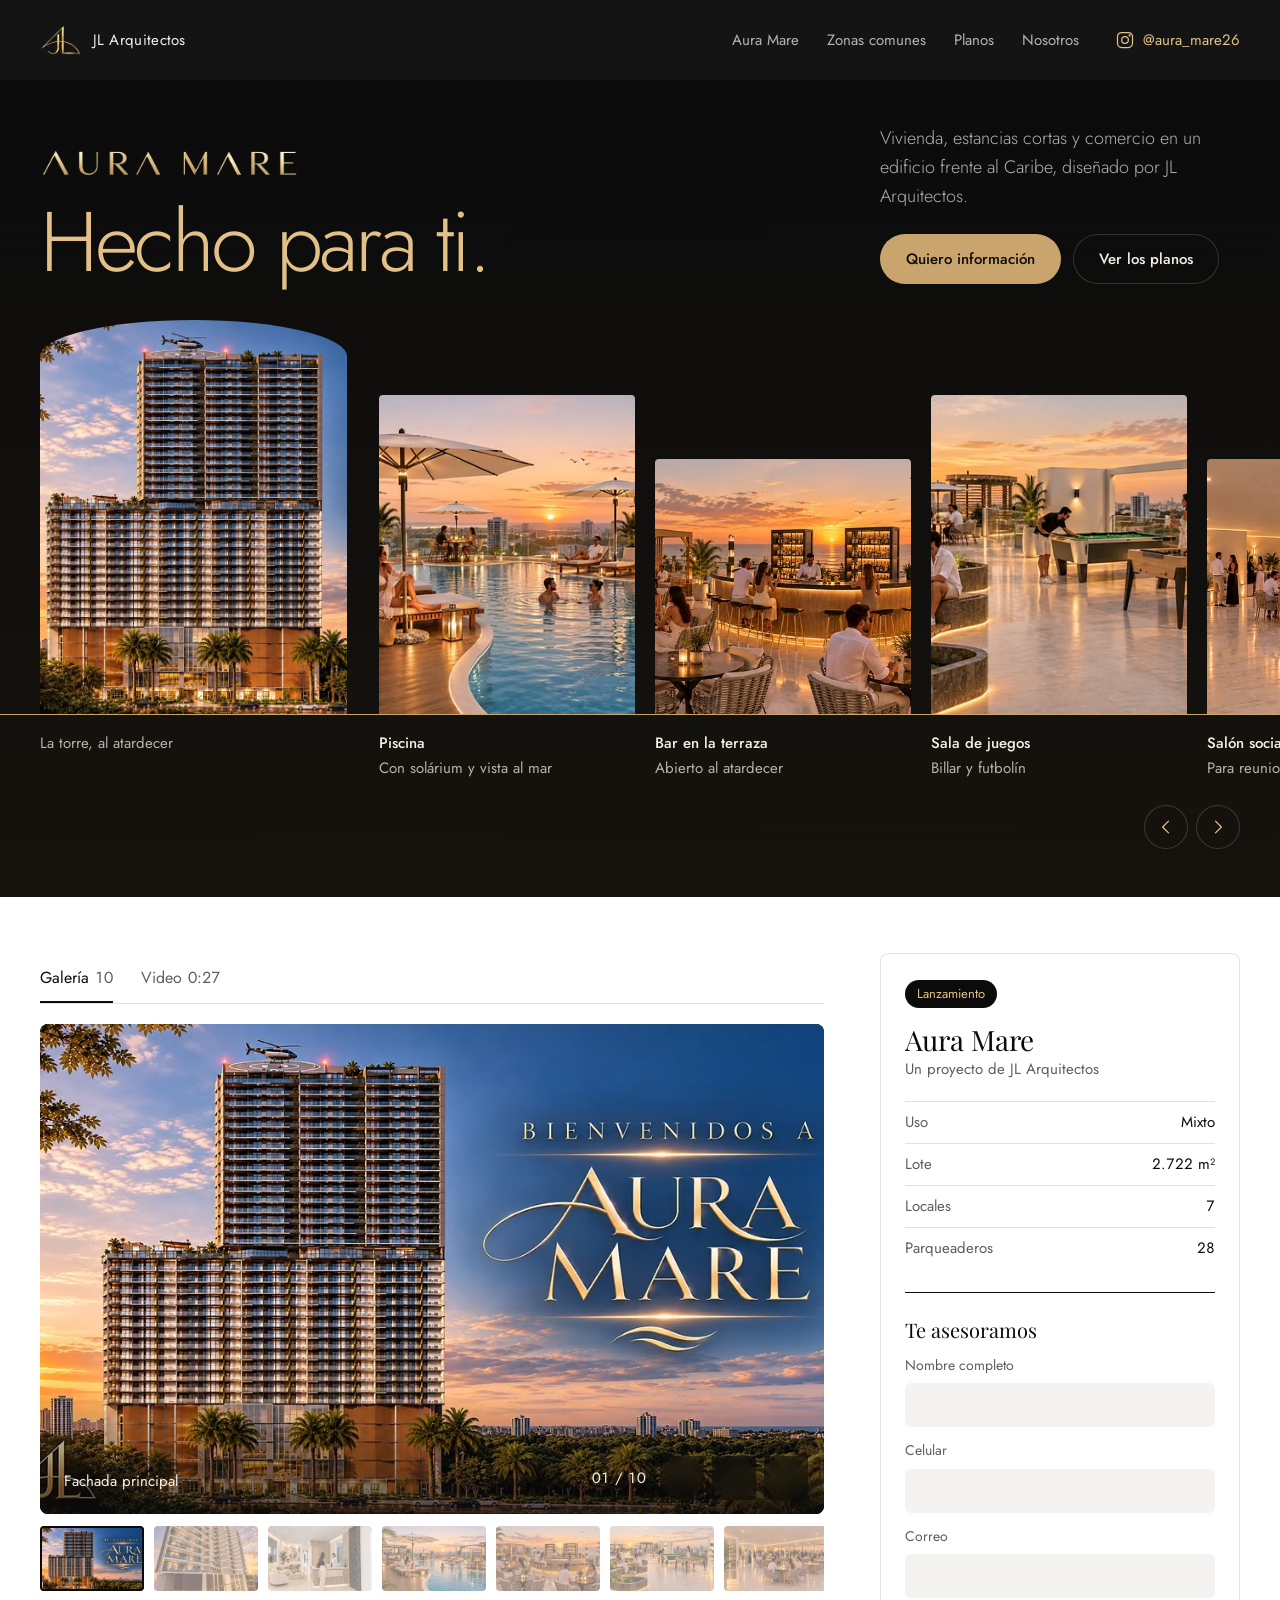
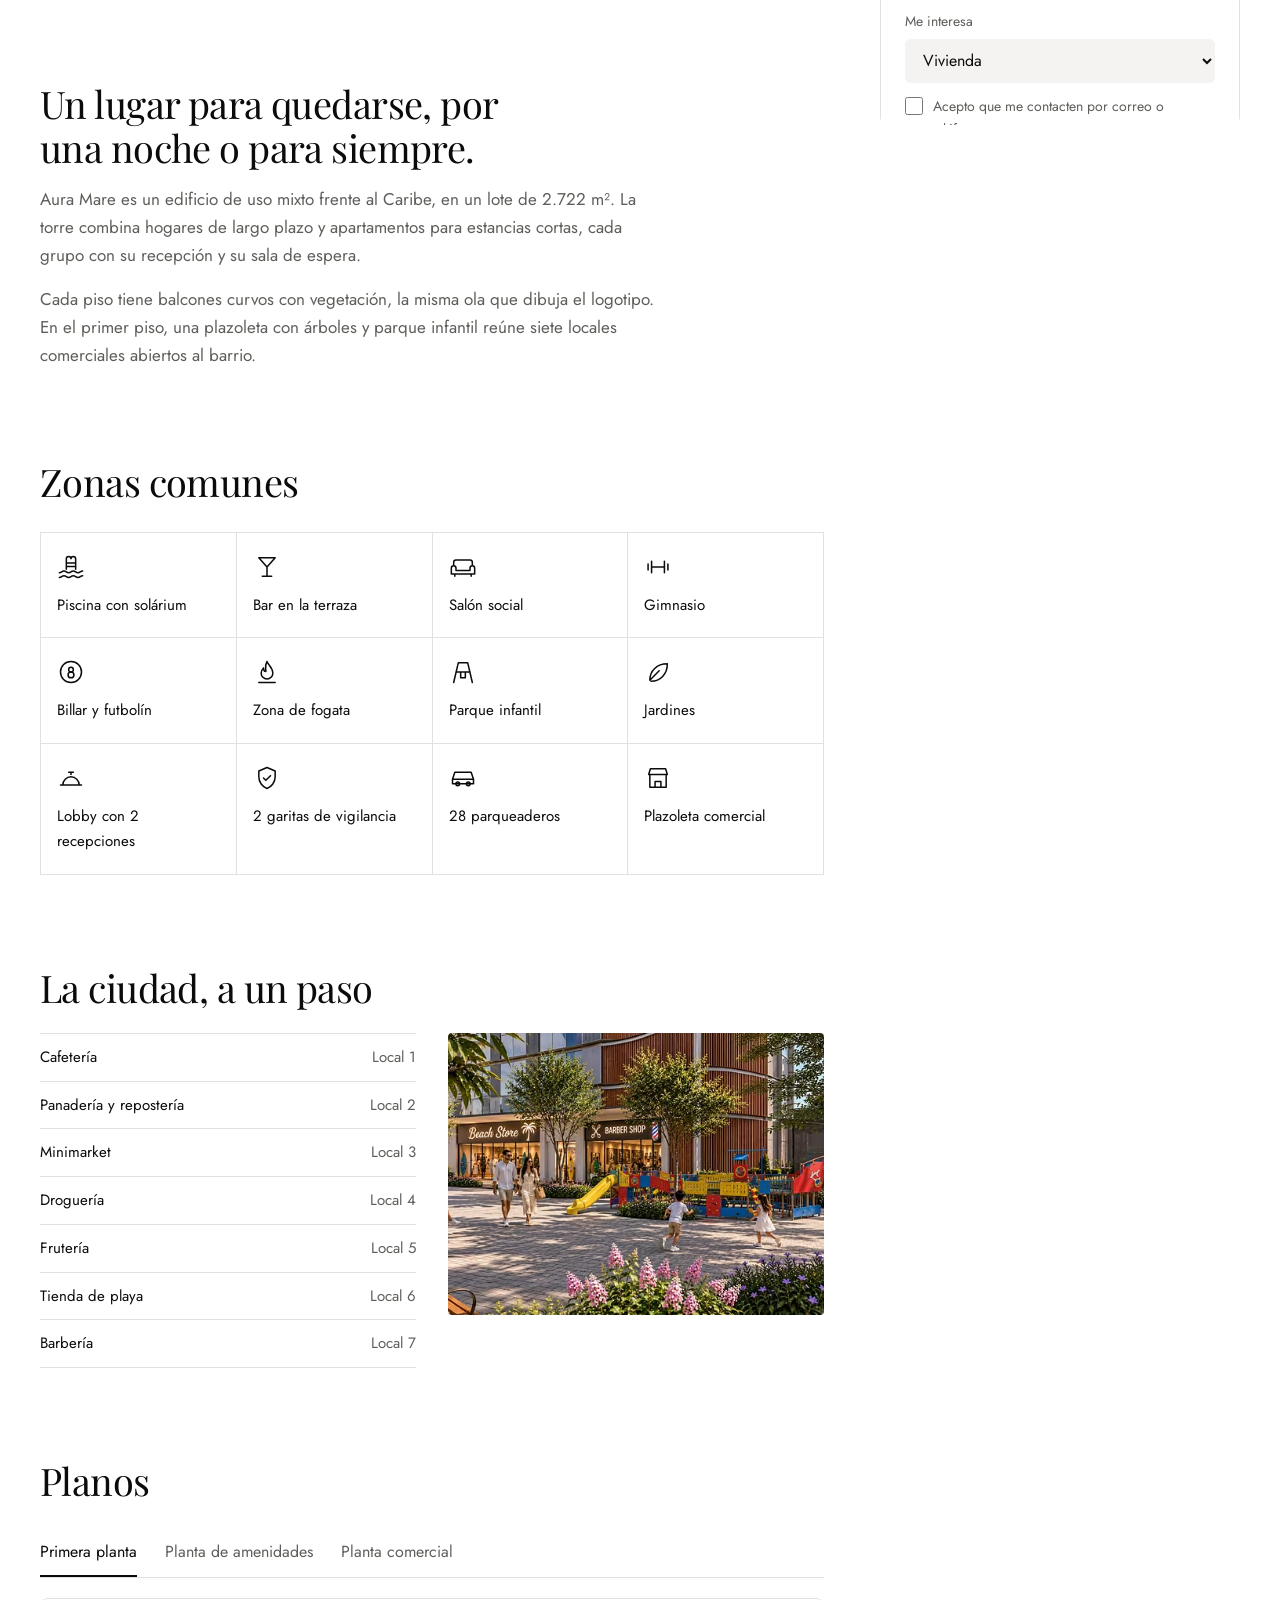
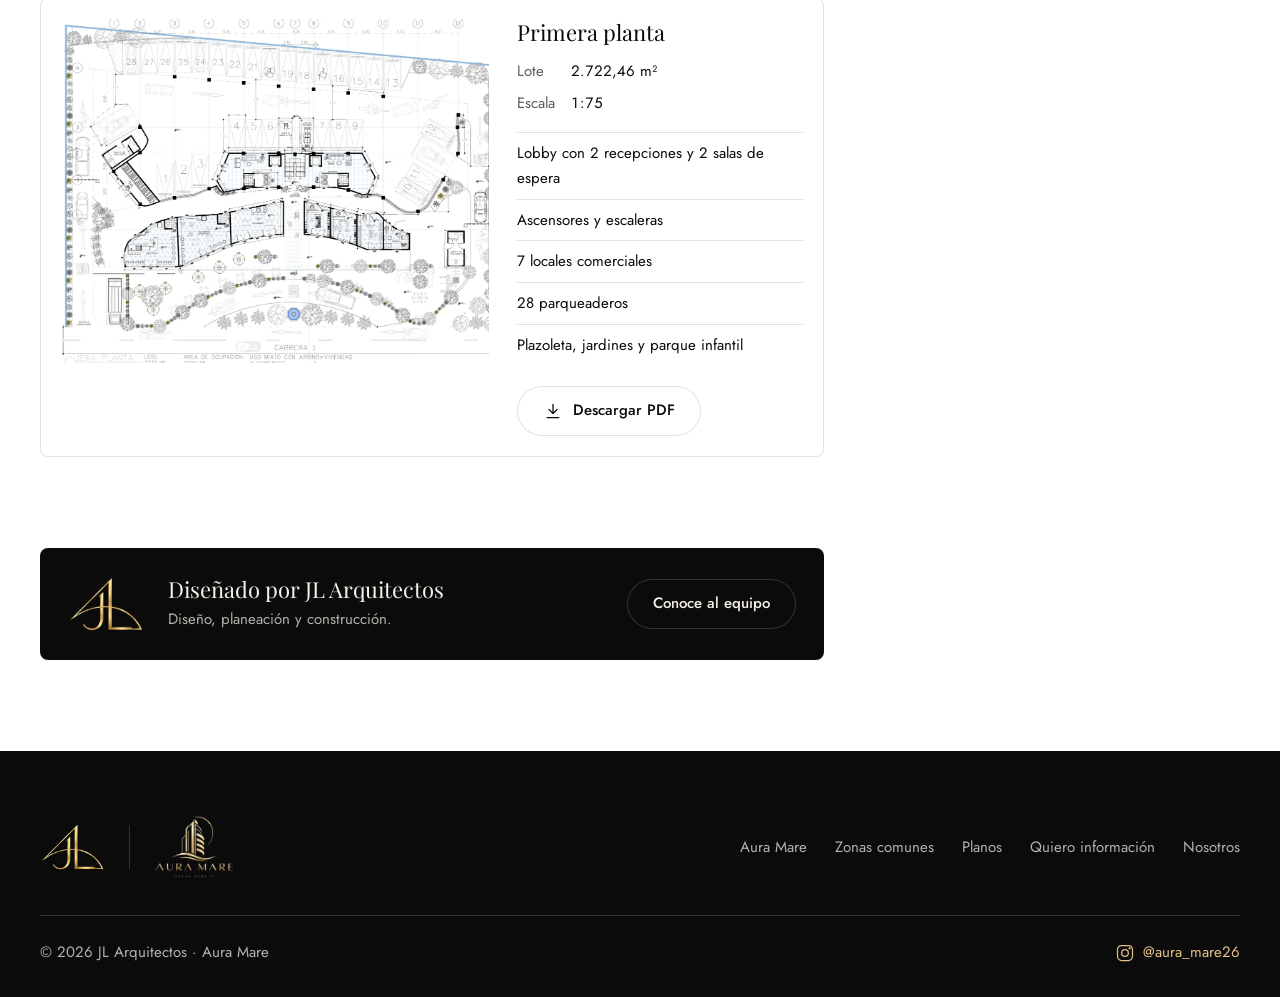
==== index.html @ cd3d23f7 "Sitio de Aura Mare · JL Arquitectos Página del proyecto (index.html) y Nosotros (nosotros.html) en H" ====
<!doctype html>
<html lang="es">
<head>
<meta charset="utf-8">
<meta name="viewport" content="width=device-width, initial-scale=1, viewport-fit=cover">
<meta name="theme-color" content="#0B0B0C">
<title>Aura Mare · Hecho para ti | JL Arquitectos</title>
<meta name="description" content="Aura Mare, de JL Arquitectos: edificio de uso mixto frente al Caribe con vivienda, estancias cortas y siete locales comerciales.">
<meta property="og:title" content="Aura Mare · JL Arquitectos">
<meta property="og:description" content="Aura Mare, de JL Arquitectos: edificio de uso mixto frente al Caribe con vivienda, estancias cortas y siete locales comerciales.">
<meta property="og:image" content="assets/img/marca/poster-key-visual-1024.webp">
<meta property="og:type" content="website">
<link rel="icon" href="assets/img/marca/favicon.ico" sizes="any">
<link rel="icon" type="image/png" sizes="32x32" href="assets/img/marca/favicon-32.png">
<link rel="apple-touch-icon" href="assets/img/marca/favicon-180.png">
<link rel="preload" href="assets/fonts/jost-latin-300-normal.woff2" as="font" type="font/woff2" crossorigin>
<link rel="preload" href="assets/fonts/jost-latin-400-normal.woff2" as="font" type="font/woff2" crossorigin>
<link rel="stylesheet" href="css/tokens.css">
<link rel="stylesheet" href="css/styles.css">
<script>document.documentElement.classList.add('js')</script>
<script src="js/main.js" defer></script>
</head>
<body>

<svg width="0" height="0" style="position:absolute" aria-hidden="true">
  <symbol id="i-ig" viewBox="0 0 24 24"><rect x="3" y="3" width="18" height="18" rx="5"/><circle cx="12" cy="12" r="4"/><circle cx="17.5" cy="6.5" r=".6"/></symbol>
  <symbol id="i-arrow" viewBox="0 0 24 24"><path d="M5 12h14M13 6l6 6-6 6"/></symbol>
  <symbol id="i-left" viewBox="0 0 24 24"><path d="m15 5-7 7 7 7"/></symbol>
  <symbol id="i-right" viewBox="0 0 24 24"><path d="m9 5 7 7-7 7"/></symbol>
  <symbol id="i-menu" viewBox="0 0 24 24"><path d="M4 8h16M4 16h16"/></symbol>
  <symbol id="i-close" viewBox="0 0 24 24"><path d="M6 6l12 12M18 6 6 18"/></symbol>
  <symbol id="i-download" viewBox="0 0 24 24"><path d="M12 4v11M7 10l5 5 5-5M5 20h14"/></symbol>
  <symbol id="i-expand" viewBox="0 0 24 24"><path d="M4 9V4h5M20 9V4h-5M4 15v5h5M20 15v5h-5"/></symbol>
  <symbol id="i-zoom" viewBox="0 0 24 24"><circle cx="11" cy="11" r="6"/><path d="m20 20-4.5-4.5M11 8v6M8 11h6"/></symbol>
  <symbol id="i-pool" viewBox="0 0 24 24"><path d="M2 17c2 0 2-1.5 4-1.5S8 17 10 17s2-1.5 4-1.5 2 1.5 4 1.5 2-1.5 4-1.5M2 21c2 0 2-1.5 4-1.5S8 21 10 21s2-1.5 4-1.5 2 1.5 4 1.5 2-1.5 4-1.5M8 14V5a2 2 0 0 1 4 0M16 14V5a2 2 0 0 0-4 0M8 8.5h8M8 11.5h8"/></symbol>
  <symbol id="i-bar" viewBox="0 0 24 24"><path d="M5 4h14l-7 8zM12 12v8M8 20h8"/></symbol>
  <symbol id="i-sofa" viewBox="0 0 24 24"><path d="M4 11V8a2 2 0 0 1 2-2h12a2 2 0 0 1 2 2v3M2 13a2 2 0 0 1 4 0v2h12v-2a2 2 0 0 1 4 0v5H2zM5 18v2M19 18v2"/></symbol>
  <symbol id="i-gym" viewBox="0 0 24 24"><path d="M6.5 7v10M17.5 7v10M3.5 9.5v5M20.5 9.5v5M6.5 12h11"/></symbol>
  <symbol id="i-game" viewBox="0 0 24 24"><circle cx="12" cy="12" r="9"/><circle cx="12" cy="10" r="2"/><circle cx="12" cy="14.5" r="2.5"/></symbol>
  <symbol id="i-fire" viewBox="0 0 24 24"><path d="M12 3c1 3 5 5 5 10a5 5 0 0 1-10 0c0-2 1-3.5 2-4.5 0 2 1 3 2 3 0-3-1-5 1-8.5zM5 21h14"/></symbol>
  <symbol id="i-kids" viewBox="0 0 24 24"><path d="M4 21 8 4h8l4 17M6 12h12M10 12v5h4v-5"/></symbol>
  <symbol id="i-leaf" viewBox="0 0 24 24"><path d="M5 19c0-8 6-14 15-14 0 9-6 15-14 15M5 19l8-8"/></symbol>
  <symbol id="i-bell" viewBox="0 0 24 24"><path d="M3 18h18M5 18a7 7 0 0 1 14 0M12 9V7M10 7h4"/></symbol>
  <symbol id="i-shield" viewBox="0 0 24 24"><path d="M12 3 5 6v5c0 4.5 3 8.5 7 10 4-1.5 7-5.5 7-10V6zM9 12l2 2 4-4"/></symbol>
  <symbol id="i-car" viewBox="0 0 24 24"><path d="M3 17v-4l2-6h14l2 6v4zM3 13h18"/><circle cx="7.5" cy="17" r="1.6"/><circle cx="16.5" cy="17" r="1.6"/></symbol>
  <symbol id="i-store" viewBox="0 0 24 24"><path d="M4 9h16l-1.5-5h-13zM5 9v11h14V9M9.5 20v-5h5v5"/></symbol>
</svg>

<header class="head">
  <div class="wrap">
    <a class="firm" href="index.html"><img src="assets/img/marca/logo-jl-arquitectos-dorado-400.webp" alt="" width="400" height="296">JL Arquitectos</a>
    <nav class="nav" aria-label="Principal">
      <a href="#inicio">Aura Mare</a>
      <a href="#zonas">Zonas comunes</a>
      <a href="#plantas">Planos</a>
      <a href="nosotros.html">Nosotros</a>
    </nav>
    <a class="ig" href="https://www.instagram.com/aura_mare26" target="_blank" rel="noopener"><svg class="i" aria-hidden="true"><use href="#i-ig"/></svg>@aura_mare26</a>
    <button class="round menu-btn" aria-label="Abrir menú" aria-expanded="false" aria-controls="drawer"><svg class="i" aria-hidden="true"><use href="#i-menu"/></svg></button>
  </div>
</header>

<div class="drawer" id="drawer" aria-hidden="true">
  <div style="display:flex;justify-content:space-between;align-items:center">
    <span class="firm"><img src="assets/img/marca/logo-jl-arquitectos-dorado-400.webp" alt="" width="400" height="296" style="height:28px;width:auto">JL Arquitectos</span>
    <button class="round round-osc" data-close-drawer aria-label="Cerrar menú"><svg class="i" aria-hidden="true"><use href="#i-close"/></svg></button>
  </div>
  <nav aria-label="Menú">
    <a href="#inicio">Aura Mare</a>
    <a href="#zonas">Zonas comunes</a>
    <a href="#plantas">Planos</a>
    <a href="#asesoria">Quiero información</a>
    <a href="nosotros.html">Nosotros</a>
  </nav>
  <a class="ig" href="https://www.instagram.com/aura_mare26" target="_blank" rel="noopener"><svg class="i" aria-hidden="true"><use href="#i-ig"/></svg>@aura_mare26</a>
</div>

<main id="inicio">

  <section class="hero" aria-labelledby="hero-t">
    <div class="wrap hero-top">
      <div>
        <img class="project-logo" src="assets/img/marca/logo-aura-mare-nombre-dorado-640.webp" alt="Aura Mare" width="640" height="74">
        <h1 id="hero-t">Hecho para ti.</h1>
      </div>
      <div class="hero-side">
        <p>Vivienda, estancias cortas y comercio en un edificio frente al Caribe, diseñado por JL Arquitectos.</p>
        <div class="ctas">
          <a class="btn btn-oro" href="#asesoria">Quiero información</a>
          <a class="btn btn-linea-osc" href="#plantas">Ver los planos</a>
        </div>
      </div>
    </div>
    <div class="band">
      <div class="arch">
        <picture>
          <source type="image/avif" srcset="assets/img/renders/fachada-torre-atardecer-640.avif 640w, assets/img/renders/fachada-torre-atardecer-700.avif 700w" sizes="(max-width: 900px) 78vw, 320px">
          <source type="image/webp" srcset="assets/img/renders/fachada-torre-atardecer-640.webp 640w, assets/img/renders/fachada-torre-atardecer-700.webp 700w" sizes="(max-width: 900px) 78vw, 320px">
          <img src="assets/img/renders/fachada-torre-atardecer.jpg" alt="Torre Aura Mare al atardecer, rodeada de palmeras" width="700" height="901" loading="eager" fetchpriority="high" decoding="async">
        </picture>
      </div>
      <div class="strip" id="strip" role="region" tabindex="0" aria-label="Zonas comunes. Desliza para ver más">
        <figure class="card"><div class="ph">
          <picture>
            <source type="image/avif" srcset="assets/img/renders/piscina-atardecer-640.avif 640w, assets/img/renders/piscina-atardecer-1024.avif 1024w, assets/img/renders/piscina-atardecer-1600.avif 1600w" sizes="(max-width: 900px) 70vw, 280px">
            <source type="image/webp" srcset="assets/img/renders/piscina-atardecer-640.webp 640w, assets/img/renders/piscina-atardecer-1024.webp 1024w, assets/img/renders/piscina-atardecer-1600.webp 1600w" sizes="(max-width: 900px) 70vw, 280px">
            <img src="assets/img/renders/piscina-atardecer.jpg" alt="Piscina con solárium al atardecer" width="1600" height="900" loading="lazy" decoding="async">
          </picture>
        </div></figure>
        <figure class="card"><div class="ph">
          <picture>
            <source type="image/avif" srcset="assets/img/renders/bar-terraza-mar-640.avif 640w, assets/img/renders/bar-terraza-mar-1024.avif 1024w, assets/img/renders/bar-terraza-mar-1600.avif 1600w" sizes="(max-width: 900px) 70vw, 280px">
            <source type="image/webp" srcset="assets/img/renders/bar-terraza-mar-640.webp 640w, assets/img/renders/bar-terraza-mar-1024.webp 1024w, assets/img/renders/bar-terraza-mar-1600.webp 1600w" sizes="(max-width: 900px) 70vw, 280px">
            <img src="assets/img/renders/bar-terraza-mar.jpg" alt="Bar en la terraza con vista al mar" width="1600" height="900" loading="lazy" decoding="async">
          </picture>
        </div></figure>
        <figure class="card"><div class="ph">
          <picture>
            <source type="image/avif" srcset="assets/img/renders/terraza-juegos-640.avif 640w, assets/img/renders/terraza-juegos-1024.avif 1024w, assets/img/renders/terraza-juegos-1600.avif 1600w" sizes="(max-width: 900px) 70vw, 280px">
            <source type="image/webp" srcset="assets/img/renders/terraza-juegos-640.webp 640w, assets/img/renders/terraza-juegos-1024.webp 1024w, assets/img/renders/terraza-juegos-1600.webp 1600w" sizes="(max-width: 900px) 70vw, 280px">
            <img src="assets/img/renders/terraza-juegos.jpg" alt="Sala de juegos con billar y futbolín" width="1600" height="900" loading="lazy" decoding="async">
          </picture>
        </div></figure>
        <figure class="card"><div class="ph">
          <picture>
            <source type="image/avif" srcset="assets/img/renders/salon-social-640.avif 640w, assets/img/renders/salon-social-1024.avif 1024w, assets/img/renders/salon-social-1600.avif 1600w" sizes="(max-width: 900px) 70vw, 280px">
            <source type="image/webp" srcset="assets/img/renders/salon-social-640.webp 640w, assets/img/renders/salon-social-1024.webp 1024w, assets/img/renders/salon-social-1600.webp 1600w" sizes="(max-width: 900px) 70vw, 280px">
            <img src="assets/img/renders/salon-social.jpg" alt="Salón social con mesas y ventanales" width="1600" height="900" loading="lazy" decoding="async">
          </picture>
        </div></figure>
        <figure class="card"><div class="ph">
          <picture>
            <source type="image/avif" srcset="assets/img/renders/gimnasio-corredor-640.avif 640w, assets/img/renders/gimnasio-corredor-1024.avif 1024w, assets/img/renders/gimnasio-corredor-1600.avif 1600w" sizes="(max-width: 900px) 70vw, 280px">
            <source type="image/webp" srcset="assets/img/renders/gimnasio-corredor-640.webp 640w, assets/img/renders/gimnasio-corredor-1024.webp 1024w, assets/img/renders/gimnasio-corredor-1600.webp 1600w" sizes="(max-width: 900px) 70vw, 280px">
            <img src="assets/img/renders/gimnasio-corredor.jpg" alt="Corredor ajardinado hacia el gimnasio" width="1600" height="900" loading="lazy" decoding="async">
          </picture>
        </div></figure>
      </div>
      <span class="horizon" aria-hidden="true"></span>
    </div>
    <div class="caps" aria-hidden="true">
      <div class="lbl">La torre, al atardecer</div>
      <div class="capstrip" id="capstrip">
        <div><b>Piscina</b>Con solárium y vista al mar</div>
        <div><b>Bar en la terraza</b>Abierto al atardecer</div>
        <div><b>Sala de juegos</b>Billar y futbolín</div>
        <div><b>Salón social</b>Para reuniones y celebraciones</div>
        <div><b>Gimnasio</b>Junto a un corredor verde</div>
      </div>
    </div>
    <div class="wrap strip-nav">
      <button class="round round-osc" data-strip="-1" aria-label="Zona anterior"><svg class="i" aria-hidden="true"><use href="#i-left"/></svg></button>
      <button class="round round-osc" data-strip="1" aria-label="Zona siguiente"><svg class="i" aria-hidden="true"><use href="#i-right"/></svg></button>
    </div>
  </section>

  <div class="project">
    <div class="wrap">
      <div class="main">

        <!-- Visor de medios -->
        <section id="galeria" aria-label="Galería y video">
          <div class="mtabs" role="tablist" aria-label="Medios del proyecto">
            <button class="mtab" role="tab" id="mt-1" aria-controls="mp-1" aria-selected="true">Galería<span class="n">10</span></button>
            <button class="mtab" role="tab" id="mt-2" aria-controls="mp-2" aria-selected="false" tabindex="-1">Video<span class="n">0:27</span></button>
          </div>
          <div class="mpanel" role="tabpanel" id="mp-1" aria-labelledby="mt-1">
            <div class="viewer">
              <div class="track" id="track" role="region" tabindex="0" aria-label="Galería. Usa las flechas para navegar">
                <figure class="slide">
                  <picture>
                    <source type="image/avif" srcset="assets/img/renders/fachada-completa-bienvenida-640.avif 640w, assets/img/renders/fachada-completa-bienvenida-1024.avif 1024w, assets/img/renders/fachada-completa-bienvenida-1600.avif 1600w" sizes="(max-width: 1080px) 100vw, 800px">
                    <source type="image/webp" srcset="assets/img/renders/fachada-completa-bienvenida-640.webp 640w, assets/img/renders/fachada-completa-bienvenida-1024.webp 1024w, assets/img/renders/fachada-completa-bienvenida-1600.webp 1600w" sizes="(max-width: 1080px) 100vw, 800px">
                    <img src="assets/img/renders/fachada-completa-bienvenida.jpg" alt="Fachada de Aura Mare al atardecer" width="1600" height="901" loading="lazy" decoding="async" data-full="assets/img/renders/fachada-completa-bienvenida-1600.webp">
                  </picture>
                  <figcaption>Fachada principal</figcaption>
                </figure>
                <figure class="slide">
                  <picture>
                    <source type="image/avif" srcset="assets/img/renders/fachada-balcones-640.avif 640w, assets/img/renders/fachada-balcones-1024.avif 1024w" sizes="(max-width: 1080px) 100vw, 800px">
                    <source type="image/webp" srcset="assets/img/renders/fachada-balcones-640.webp 640w, assets/img/renders/fachada-balcones-1024.webp 1024w" sizes="(max-width: 1080px) 100vw, 800px">
                    <img src="assets/img/renders/fachada-balcones.jpg" alt="Fachada con balcones curvos iluminados" width="1024" height="724" loading="lazy" decoding="async" data-full="assets/img/renders/fachada-balcones-1024.webp">
                  </picture>
                  <figcaption>Balcones de la torre</figcaption>
                </figure>
                <figure class="slide">
                  <picture>
                    <source type="image/avif" srcset="assets/img/renders/lobby-recepcion-640.avif 640w, assets/img/renders/lobby-recepcion-1024.avif 1024w, assets/img/renders/lobby-recepcion-1536.avif 1536w" sizes="(max-width: 1080px) 100vw, 800px">
                    <source type="image/webp" srcset="assets/img/renders/lobby-recepcion-640.webp 640w, assets/img/renders/lobby-recepcion-1024.webp 1024w, assets/img/renders/lobby-recepcion-1536.webp 1536w" sizes="(max-width: 1080px) 100vw, 800px">
                    <img src="assets/img/renders/lobby-recepcion.jpg" alt="Lobby con recepción en madera y mármol" width="1536" height="1024" loading="lazy" decoding="async" data-full="assets/img/renders/lobby-recepcion-1536.webp">
                  </picture>
                  <figcaption>Lobby y recepción</figcaption>
                </figure>
                <figure class="slide">
                  <picture>
                    <source type="image/avif" srcset="assets/img/renders/piscina-atardecer-640.avif 640w, assets/img/renders/piscina-atardecer-1024.avif 1024w, assets/img/renders/piscina-atardecer-1600.avif 1600w" sizes="(max-width: 1080px) 100vw, 800px">
                    <source type="image/webp" srcset="assets/img/renders/piscina-atardecer-640.webp 640w, assets/img/renders/piscina-atardecer-1024.webp 1024w, assets/img/renders/piscina-atardecer-1600.webp 1600w" sizes="(max-width: 1080px) 100vw, 800px">
                    <img src="assets/img/renders/piscina-atardecer.jpg" alt="Piscina con solárium" width="1600" height="900" loading="lazy" decoding="async" data-full="assets/img/renders/piscina-atardecer-1600.webp">
                  </picture>
                  <figcaption>Piscina</figcaption>
                </figure>
                <figure class="slide">
                  <picture>
                    <source type="image/avif" srcset="assets/img/renders/bar-terraza-mar-640.avif 640w, assets/img/renders/bar-terraza-mar-1024.avif 1024w, assets/img/renders/bar-terraza-mar-1600.avif 1600w" sizes="(max-width: 1080px) 100vw, 800px">
                    <source type="image/webp" srcset="assets/img/renders/bar-terraza-mar-640.webp 640w, assets/img/renders/bar-terraza-mar-1024.webp 1024w, assets/img/renders/bar-terraza-mar-1600.webp 1600w" sizes="(max-width: 1080px) 100vw, 800px">
                    <img src="assets/img/renders/bar-terraza-mar.jpg" alt="Bar en la terraza" width="1600" height="900" loading="lazy" decoding="async" data-full="assets/img/renders/bar-terraza-mar-1600.webp">
                  </picture>
                  <figcaption>Bar en la terraza</figcaption>
                </figure>
                <figure class="slide">
                  <picture>
                    <source type="image/avif" srcset="assets/img/renders/terraza-juegos-640.avif 640w, assets/img/renders/terraza-juegos-1024.avif 1024w, assets/img/renders/terraza-juegos-1600.avif 1600w" sizes="(max-width: 1080px) 100vw, 800px">
                    <source type="image/webp" srcset="assets/img/renders/terraza-juegos-640.webp 640w, assets/img/renders/terraza-juegos-1024.webp 1024w, assets/img/renders/terraza-juegos-1600.webp 1600w" sizes="(max-width: 1080px) 100vw, 800px">
                    <img src="assets/img/renders/terraza-juegos.jpg" alt="Sala de juegos" width="1600" height="900" loading="lazy" decoding="async" data-full="assets/img/renders/terraza-juegos-1600.webp">
                  </picture>
                  <figcaption>Sala de juegos</figcaption>
                </figure>
                <figure class="slide">
                  <picture>
                    <source type="image/avif" srcset="assets/img/renders/salon-social-640.avif 640w, assets/img/renders/salon-social-1024.avif 1024w, assets/img/renders/salon-social-1600.avif 1600w" sizes="(max-width: 1080px) 100vw, 800px">
                    <source type="image/webp" srcset="assets/img/renders/salon-social-640.webp 640w, assets/img/renders/salon-social-1024.webp 1024w, assets/img/renders/salon-social-1600.webp 1600w" sizes="(max-width: 1080px) 100vw, 800px">
                    <img src="assets/img/renders/salon-social.jpg" alt="Salón social" width="1600" height="900" loading="lazy" decoding="async" data-full="assets/img/renders/salon-social-1600.webp">
                  </picture>
                  <figcaption>Salón social</figcaption>
                </figure>
                <figure class="slide">
                  <picture>
                    <source type="image/avif" srcset="assets/img/renders/gimnasio-corredor-640.avif 640w, assets/img/renders/gimnasio-corredor-1024.avif 1024w, assets/img/renders/gimnasio-corredor-1600.avif 1600w" sizes="(max-width: 1080px) 100vw, 800px">
                    <source type="image/webp" srcset="assets/img/renders/gimnasio-corredor-640.webp 640w, assets/img/renders/gimnasio-corredor-1024.webp 1024w, assets/img/renders/gimnasio-corredor-1600.webp 1600w" sizes="(max-width: 1080px) 100vw, 800px">
                    <img src="assets/img/renders/gimnasio-corredor.jpg" alt="Gimnasio" width="1600" height="900" loading="lazy" decoding="async" data-full="assets/img/renders/gimnasio-corredor-1600.webp">
                  </picture>
                  <figcaption>Gimnasio</figcaption>
                </figure>
                <figure class="slide">
                  <picture>
                    <source type="image/avif" srcset="assets/img/renders/plazoleta-comercial-640.avif 640w, assets/img/renders/plazoleta-comercial-1024.avif 1024w, assets/img/renders/plazoleta-comercial-1600.avif 1600w" sizes="(max-width: 1080px) 100vw, 800px">
                    <source type="image/webp" srcset="assets/img/renders/plazoleta-comercial-640.webp 640w, assets/img/renders/plazoleta-comercial-1024.webp 1024w, assets/img/renders/plazoleta-comercial-1600.webp 1600w" sizes="(max-width: 1080px) 100vw, 800px">
                    <img src="assets/img/renders/plazoleta-comercial.jpg" alt="Plazoleta comercial" width="1600" height="900" loading="lazy" decoding="async" data-full="assets/img/renders/plazoleta-comercial-1600.webp">
                  </picture>
                  <figcaption>Plazoleta comercial</figcaption>
                </figure>
                <figure class="slide">
                  <picture>
                    <source type="image/avif" srcset="assets/img/renders/cafe-nocturno-640.avif 640w, assets/img/renders/cafe-nocturno-1024.avif 1024w, assets/img/renders/cafe-nocturno-1600.avif 1600w" sizes="(max-width: 1080px) 100vw, 800px">
                    <source type="image/webp" srcset="assets/img/renders/cafe-nocturno-640.webp 640w, assets/img/renders/cafe-nocturno-1024.webp 1024w, assets/img/renders/cafe-nocturno-1600.webp 1600w" sizes="(max-width: 1080px) 100vw, 800px">
                    <img src="assets/img/renders/cafe-nocturno.jpg" alt="Café al aire libre de noche" width="1600" height="900" loading="lazy" decoding="async" data-full="assets/img/renders/cafe-nocturno-1600.webp">
                  </picture>
                  <figcaption>Cafetería</figcaption>
                </figure>
              </div>
              <div class="viewer-ui">
                <span class="counter" id="counter" aria-live="polite">01 / 10</span>
                <button class="round round-glass" data-prev aria-label="Imagen anterior"><svg class="i" aria-hidden="true"><use href="#i-left"/></svg></button>
                <button class="round round-glass" data-next aria-label="Imagen siguiente"><svg class="i" aria-hidden="true"><use href="#i-right"/></svg></button>
                <button class="round round-glass" data-open aria-label="Ver en pantalla completa"><svg class="i" aria-hidden="true"><use href="#i-expand"/></svg></button>
              </div>
            </div>
            <div class="thumbs" id="thumbs" role="group" aria-label="Miniaturas"></div>
          </div>
          <div class="mpanel" role="tabpanel" id="mp-2" aria-labelledby="mt-2" hidden>
            <div class="vframe" id="vframe">
              <img src="assets/video/aura-mare-recorrido-poster.webp" alt="" width="1024" height="576" loading="lazy" decoding="async">
              <button class="play" id="play" aria-label="Reproducir el video del proyecto, 27 segundos"><span><svg viewBox="0 0 24 24" aria-hidden="true"><path d="M7 4.5v15l12-7.5z"/></svg>Ver video</span></button>
            </div>
          </div>
        </section>

        <!-- Descripción -->
        <section class="desc" id="descripcion" aria-labelledby="de-t">
          <h2 class="h2" id="de-t">Un lugar para quedarse, por una noche o para siempre.</h2>
          <p>Aura Mare es un edificio de uso mixto frente al Caribe, en un lote de 2.722 m². La torre combina hogares de largo plazo y apartamentos para estancias cortas, cada grupo con su recepción y su sala de espera.</p>
          <p>Cada piso tiene balcones curvos con vegetación, la misma ola que dibuja el logotipo. En el primer piso, una plazoleta con árboles y parque infantil reúne siete locales comerciales abiertos al barrio.</p>
        </section>

        <!-- Zonas comunes -->
        <section class="zonas" id="zonas" aria-labelledby="zo-t">
          <h2 class="h2" id="zo-t">Zonas comunes</h2>
          <ul>
            <li><svg class="i" aria-hidden="true"><use href="#i-pool"/></svg>Piscina con solárium</li>
            <li><svg class="i" aria-hidden="true"><use href="#i-bar"/></svg>Bar en la terraza</li>
            <li><svg class="i" aria-hidden="true"><use href="#i-sofa"/></svg>Salón social</li>
            <li><svg class="i" aria-hidden="true"><use href="#i-gym"/></svg>Gimnasio</li>
            <li><svg class="i" aria-hidden="true"><use href="#i-game"/></svg>Billar y futbolín</li>
            <li><svg class="i" aria-hidden="true"><use href="#i-fire"/></svg>Zona de fogata</li>
            <li><svg class="i" aria-hidden="true"><use href="#i-kids"/></svg>Parque infantil</li>
            <li><svg class="i" aria-hidden="true"><use href="#i-leaf"/></svg>Jardines</li>
            <li><svg class="i" aria-hidden="true"><use href="#i-bell"/></svg>Lobby con 2 recepciones</li>
            <li><svg class="i" aria-hidden="true"><use href="#i-shield"/></svg>2 garitas de vigilancia</li>
            <li><svg class="i" aria-hidden="true"><use href="#i-car"/></svg>28 parqueaderos</li>
            <li><svg class="i" aria-hidden="true"><use href="#i-store"/></svg>Plazoleta comercial</li>
          </ul>
        </section>

        <!-- Comercio -->
        <section class="comercio" id="comercio" aria-labelledby="co-t">
          <h2 class="h2" id="co-t">La ciudad, a un paso</h2>
          <div class="grid">
            <ul class="locales" aria-label="Locales del primer piso">
              <li><span>Cafetería</span><span>Local 1</span></li>
              <li><span>Panadería y repostería</span><span>Local 2</span></li>
              <li><span>Minimarket</span><span>Local 3</span></li>
              <li><span>Droguería</span><span>Local 4</span></li>
              <li><span>Frutería</span><span>Local 5</span></li>
              <li><span>Tienda de playa</span><span>Local 6</span></li>
              <li><span>Barbería</span><span>Local 7</span></li>
            </ul>
            <div class="ph">
              <picture>
                <source type="image/avif" srcset="assets/img/renders/plazoleta-comercial-640.avif 640w, assets/img/renders/plazoleta-comercial-1024.avif 1024w, assets/img/renders/plazoleta-comercial-1600.avif 1600w" sizes="(max-width: 900px) 100vw, 390px">
                <source type="image/webp" srcset="assets/img/renders/plazoleta-comercial-640.webp 640w, assets/img/renders/plazoleta-comercial-1024.webp 1024w, assets/img/renders/plazoleta-comercial-1600.webp 1600w" sizes="(max-width: 900px) 100vw, 390px">
                <img src="assets/img/renders/plazoleta-comercial.jpg" alt="Plazoleta comercial con locales y parque infantil" width="1600" height="900" loading="lazy" decoding="async">
              </picture>
            </div>
          </div>
        </section>

        <!-- Plantas -->
        <section class="plantas" id="plantas" aria-labelledby="pl-t">
          <h2 class="h2" id="pl-t">Planos</h2>
          <div class="ptabs" role="tablist" aria-label="Plantas del proyecto">
            <button class="ptab" role="tab" id="pt-1" aria-controls="pp-1" aria-selected="true">Primera planta</button>
            <button class="ptab" role="tab" id="pt-2" aria-controls="pp-2" aria-selected="false" tabindex="-1">Planta de amenidades</button>
            <button class="ptab" role="tab" id="pt-3" aria-controls="pp-3" aria-selected="false" tabindex="-1">Planta comercial</button>
          </div>
          <div class="ppanel" role="tabpanel" id="pp-1" aria-labelledby="pt-1">
            <button data-plan="assets/img/planos/plano-primera-planta-dibujo-2400.webp" data-cap="Primera planta · escala 1:75" aria-label="Ver la primera planta en grande"><img src="assets/img/planos/plano-primera-planta-dibujo-1200.webp" alt="Plano de la primera planta: locales, lobby, parqueaderos y plazoleta" width="1200" height="963" loading="lazy" decoding="async"></button>
            <div>
              <h3 class="h3">Primera planta</h3>
              <dl><dt>Lote</dt><dd>2.722,46 m²</dd><dt>Escala</dt><dd>1:75</dd></dl>
              <ul><li>Lobby con 2 recepciones y 2 salas de espera</li><li>Ascensores y escaleras</li><li>7 locales comerciales</li><li>28 parqueaderos</li><li>Plazoleta, jardines y parque infantil</li></ul>
              <a class="btn btn-linea" href="assets/img/planos/plano-primera-planta.pdf" download><svg class="i" aria-hidden="true"><use href="#i-download"/></svg>Descargar PDF</a>
            </div>
          </div>
          <div class="ppanel" role="tabpanel" id="pp-2" aria-labelledby="pt-2" hidden>
            <button data-plan="assets/img/planos/plano-planta-amenidades-dibujo-2400.webp" data-cap="Planta de amenidades · escala 1:75" aria-label="Ver la planta de amenidades en grande"><img src="assets/img/planos/plano-planta-amenidades-dibujo-1200.webp" alt="Plano de la planta de amenidades" width="1200" height="652" loading="lazy" decoding="async"></button>
            <div>
              <h3 class="h3">Planta de amenidades</h3>
              <dl><dt>Frente</dt><dd>57,48 m</dd><dt>Escala</dt><dd>1:75</dd></dl>
              <ul><li>Piscina con solárium</li><li>Zona de fogata</li><li>Billar y futbolín</li><li>Gimnasio</li><li>Salón social y terraza</li><li>Baños de hombres y mujeres</li></ul>
              <a class="btn btn-linea" href="assets/img/planos/plano-planta-amenidades.pdf" download><svg class="i" aria-hidden="true"><use href="#i-download"/></svg>Descargar PDF</a>
            </div>
          </div>
          <div class="ppanel" role="tabpanel" id="pp-3" aria-labelledby="pt-3" hidden>
            <button data-plan="assets/img/planos/plano-planta-comercio-dibujo-2400.webp" data-cap="Planta comercial · escala 1:75" aria-label="Ver la planta comercial en grande"><img src="assets/img/planos/plano-planta-comercio-dibujo-1200.webp" alt="Plano de la planta comercial con siete locales" width="1200" height="867" loading="lazy" decoding="async"></button>
            <div>
              <h3 class="h3">Planta comercial</h3>
              <dl><dt>Frente</dt><dd>42,99 m</dd><dt>Locales</dt><dd>7</dd><dt>Escala</dt><dd>1:75</dd></dl>
              <ul><li>Cafetería y panadería</li><li>Minimarket y droguería</li><li>Frutería y tienda de playa</li><li>Barbería</li></ul>
              <a class="btn btn-linea" href="assets/img/planos/plano-planta-comercio.pdf" download><svg class="i" aria-hidden="true"><use href="#i-download"/></svg>Descargar PDF</a>
            </div>
          </div>
        </section>

        <!-- Firma del estudio -->
        <section aria-label="Diseñado por JL Arquitectos">
          <div class="estudio">
            <img src="assets/img/marca/logo-jl-arquitectos-dorado-400.webp" alt="JL Arquitectos" width="400" height="296" loading="lazy" decoding="async">
            <div><h2 class="h3">Diseñado por JL Arquitectos</h2><p>Diseño, planeación y construcción.</p></div>
            <a class="btn btn-linea-osc" href="nosotros.html">Conoce al equipo</a>
          </div>
        </section>
      </div>

      <!-- Columna lateral fija -->
      <aside class="aside" id="asesoria" aria-label="Ficha del proyecto y contacto">
        <div class="sheet">
          <span class="status">Lanzamiento</span>
          <h2 class="h3">Aura Mare</h2>
          <p class="by">Un proyecto de JL Arquitectos</p>
          <dl class="ficha">
            <dt>Uso</dt><dd>Mixto</dd>
            <dt>Lote</dt><dd>2.722 m²</dd>
            <dt>Locales</dt><dd>7</dd>
            <dt>Parqueaderos</dt><dd>28</dd>
          </dl>
          <form id="form" novalidate>
            <h3 class="h3">Te asesoramos</h3>
            <div class="field"><label for="f-nombre">Nombre completo</label><input id="f-nombre" name="nombre" autocomplete="name" required></div>
            <div class="field"><label for="f-celular">Celular</label><input id="f-celular" name="celular" type="tel" inputmode="tel" autocomplete="tel" required></div>
            <div class="field"><label for="f-correo">Correo</label><input id="f-correo" name="correo" type="email" autocomplete="email" autocapitalize="none" required></div>
            <div class="field"><label for="f-interes">Me interesa</label><select id="f-interes" name="interes"><option>Vivienda</option><option>Estancia corta</option><option>Local comercial</option></select></div>
            <label class="check"><input type="checkbox" id="f-acepto" name="acepto" required>Acepto que me contacten por correo o teléfono.</label>
            <button class="btn btn-negro" type="submit">Quiero información</button>
            <p class="form-note" id="form-note" role="status"></p>
          </form>
          <a class="ig" href="https://www.instagram.com/aura_mare26" target="_blank" rel="noopener"><svg class="i" aria-hidden="true"><use href="#i-ig"/></svg>Síguenos en @aura_mare26</a>
        </div>
      </aside>
    </div>
  </div>

  <div class="mbar" id="mbar"><a class="btn btn-negro" href="#asesoria">Quiero información</a><a class="round round-claro" href="https://www.instagram.com/aura_mare26" target="_blank" rel="noopener" aria-label="Instagram de Aura Mare"><svg class="i" aria-hidden="true"><use href="#i-ig"/></svg></a></div>
</main>

<footer class="foot">
  <div class="wrap">
    <div class="foot-top">
      <div class="sign">
        <img src="assets/img/marca/logo-jl-arquitectos-dorado-400.webp" alt="JL Arquitectos" width="400" height="296" loading="lazy" decoding="async" style="height:48px;width:auto">
        <span aria-hidden="true"></span>
        <img src="assets/img/marca/logo-aura-mare-completo-dorado-800.webp" alt="Aura Mare" width="800" height="630" loading="lazy" decoding="async" style="height:64px;width:auto">
      </div>
      <nav class="foot-nav" aria-label="Pie de página">
        <a href="#inicio">Aura Mare</a>
        <a href="#zonas">Zonas comunes</a>
        <a href="#plantas">Planos</a>
        <a href="#asesoria">Quiero información</a>
        <a href="nosotros.html">Nosotros</a>
      </nav>
    </div>
    <div class="foot-bottom">
      <span>© 2026 JL Arquitectos · Aura Mare</span>
      <a class="ig" href="https://www.instagram.com/aura_mare26" target="_blank" rel="noopener"><svg class="i" aria-hidden="true"><use href="#i-ig"/></svg>@aura_mare26</a>
    </div>
  </div>
</footer>

<div class="lightbox" id="lightbox" role="dialog" aria-modal="true" aria-label="Imagen ampliada">
  <div class="lb-top"><span id="lb-cap"></span><div style="display:flex;gap:8px"><button class="round round-osc" id="lb-zoom" aria-label="Acercar" hidden><svg class="i" aria-hidden="true"><use href="#i-zoom"/></svg></button><button class="round round-osc" id="lb-close" aria-label="Cerrar"><svg class="i" aria-hidden="true"><use href="#i-close"/></svg></button></div></div>
  <div class="lb-stage" id="lb-stage"><img id="lb-img" alt=""></div>
  <div class="lb-bottom"><button class="round round-osc" id="lb-prev" aria-label="Anterior"><svg class="i" aria-hidden="true"><use href="#i-left"/></svg></button><span class="counter" id="lb-count"></span><button class="round round-osc" id="lb-next" aria-label="Siguiente"><svg class="i" aria-hidden="true"><use href="#i-right"/></svg></button></div>
</div>
</body>
</html>
---- css/tokens.css ----
/* ==========================================================================
   AURA MARE · JL Arquitectos — Design tokens v3.0
   Dirección "Noche arriba": primera pantalla negra con dorado, cuerpo claro.
   Paleta de la empresa: negro y dorado. Ningún color, fuente, duración o
   curva se declara fuera de este archivo.
   ========================================================================== */

/* ---------- Fuentes (self-hosted, SIL OFL) ---------- */
@font-face { font-family: "Playfair Display"; src: url("../assets/fonts/playfair-display-latin-400-normal.woff2") format("woff2"); font-weight: 400; font-style: normal; font-display: swap; }
@font-face { font-family: "Playfair Display"; src: url("../assets/fonts/playfair-display-latin-500-normal.woff2") format("woff2"); font-weight: 500; font-style: normal; font-display: swap; }
@font-face { font-family: "Jost"; src: url("../assets/fonts/jost-latin-300-normal.woff2") format("woff2"); font-weight: 300; font-style: normal; font-display: swap; }
@font-face { font-family: "Jost"; src: url("../assets/fonts/jost-latin-400-normal.woff2") format("woff2"); font-weight: 400; font-style: normal; font-display: swap; }
@font-face { font-family: "Jost"; src: url("../assets/fonts/jost-latin-500-normal.woff2") format("woff2"); font-weight: 500; font-style: normal; font-display: swap; }

:root {
  /* ---------- Paleta ---------- */
  --negro:         #0B0B0C; /* Header, hero, pie, texto principal (19:1 sobre blanco) */
  --negro-calido:  #16130E; /* Final del degradado del hero */
  --negro-hover:   #2A2A2C; /* Hover de botones negros */
  --dorado:        #C9A46C; /* Línea del horizonte, botón sobre negro, logos. NUNCA texto sobre blanco (2.1:1) */
  --dorado-claro:  #E2C087; /* Texto dorado sobre negro (11:1), hover del botón dorado */
  --marfil:        #F6F1E8; /* Texto sobre negro */
  --marfil-suave:  rgba(246, 241, 232, 0.72); /* Texto secundario sobre negro */
  --blanco:        #FFFFFF; /* Fondo del cuerpo */
  --piedra:        #F4F3F1; /* Secciones alternas y campos de formulario */
  --gris:          #5F5E5A; /* Texto secundario sobre blanco (6.4:1) */
  --linea:         rgba(11, 11, 12, 0.12);   /* Bordes y divisores sobre claro */
  --linea-osc:     rgba(255, 255, 255, 0.16); /* Bordes y divisores sobre negro */

  /* ---------- Tipografía ---------- */
  --sans:  "Jost", "Helvetica Neue", Arial, sans-serif;          /* Título del hero, textos, interfaz */
  --serif: "Playfair Display", "Times New Roman", serif;         /* Títulos de sección, nombres */
  --fs-hero:  clamp(3rem, 1.6rem + 4.6vw, 6rem);       /* h1: Jost 300, -0.04em */
  --fs-h2:    clamp(1.75rem, 1.25rem + 1.4vw, 2.5rem); /* Playfair 400, -0.015em */
  --fs-h3:    1.375rem;                                /* Playfair 400 */
  --fs-lead:  1.125rem;                                /* Jost 300 */
  --fs-body:  1.0625rem;                               /* Jost 400, 17px */
  --fs-small: 0.9375rem;                               /* Jost 400, 15px */

  /* ---------- Layout ---------- */
  --container: 1240px;
  --gutter: max(20px, env(safe-area-inset-left, 0px));
  --header-h: 80px;
  --aside-w: 360px;                       /* columna lateral fija (ficha + formulario) */
  --section-y: clamp(64px, 4vw + 40px, 96px);
  --arch-w: clamp(240px, 24vw, 320px);
  --card-w: clamp(220px, 20vw, 280px);

  /* ---------- Formas ---------- */
  --radius-arch: 999px 999px 0 0 / 60% 60% 0 0;
  --radius-photo: 4px;
  --radius-panel: 8px;
  --radius-pill: 999px;

  /* ---------- Movimiento (Emil Kowalski) ---------- */
  --ease-out:    cubic-bezier(0.23, 1, 0.32, 1);
  --ease-in-out: cubic-bezier(0.77, 0, 0.175, 1);
  --dur-press: 160ms;
  --dur-hover: 150ms;
  --dur-ui: 220ms;
}
---- css/styles.css ----
/* ==========================================================================
   AURA MARE · JL Arquitectos — Estilos del sitio
   Trasladado de entregables/02-mockup/mockup.src.html (sin las vistas del mockup).
   Todos los valores de color, fuente, curva y duración vienen de tokens.css.
   ========================================================================== */

/* =============== Base =============== */
*,*::before,*::after{box-sizing:border-box}
html{-webkit-tap-highlight-color:transparent;-webkit-text-size-adjust:100%;scroll-padding-top:calc(var(--header-h) + 16px)}
body{margin:0;overflow-x:clip;background:var(--blanco);color:var(--negro);font:400 var(--fs-body)/1.65 var(--sans);-webkit-font-smoothing:antialiased}
img,video{display:block;max-width:100%}
picture{display:contents}
a{color:inherit;text-decoration:none}
button{font:inherit;color:inherit;background:none;border:0;padding:0;cursor:pointer}
a,button{touch-action:manipulation}
button,.btn{user-select:none;-webkit-user-select:none}
input,select,textarea{font:400 16px/1.4 var(--sans)}
p{margin:0}
h1,h2,h3{margin:0;font-weight:400;text-wrap:balance}
:focus-visible{outline:2px solid var(--dorado);outline-offset:3px}
.sr-only{position:absolute;width:1px;height:1px;overflow:hidden;clip:rect(0 0 0 0);white-space:nowrap}
.wrap{max-width:var(--container);margin:0 auto;padding-left:var(--gutter);padding-right:max(20px,env(safe-area-inset-right,0px))}
.h2{font:400 var(--fs-h2)/1.14 var(--serif);letter-spacing:-.015em}
.h3{font:400 var(--fs-h3)/1.25 var(--serif)}
.muted{color:var(--gris)}
svg.i{width:20px;height:20px;fill:none;stroke:currentColor;stroke-width:1.5;stroke-linecap:round;stroke-linejoin:round;flex-shrink:0}

/* Botones */
.btn{display:inline-flex;align-items:center;justify-content:center;gap:10px;height:50px;padding:0 26px;border-radius:var(--radius-pill);font:500 15px/1 var(--sans);white-space:nowrap;transition:transform var(--dur-press) var(--ease-out),background-color var(--dur-hover) ease,box-shadow var(--dur-hover) ease,color var(--dur-hover) ease}
.btn:active{transform:scale(.97)}
.btn-oro{background:var(--dorado);color:var(--negro)}
.btn-negro{background:var(--negro);color:var(--blanco)}
.btn-linea-osc{color:var(--marfil);box-shadow:inset 0 0 0 1px var(--linea-osc)}
.btn-linea{color:var(--negro);box-shadow:inset 0 0 0 1px var(--linea)}
.round{width:44px;height:44px;border-radius:50%;display:grid;place-items:center;transition:transform var(--dur-press) var(--ease-out),background-color var(--dur-hover) ease,box-shadow var(--dur-hover) ease}
.round:active{transform:scale(.94)}
.round-osc{color:var(--dorado-claro);box-shadow:inset 0 0 0 1px var(--linea-osc)}
.round-glass{color:var(--marfil);background:rgba(11,11,12,.55);-webkit-backdrop-filter:blur(8px);backdrop-filter:blur(8px)}
.round-claro{color:var(--negro);box-shadow:inset 0 0 0 1px var(--linea)}
@media (hover:hover) and (pointer:fine){
  .btn-oro:hover{background:var(--dorado-claro)}
  .btn-negro:hover{background:var(--negro-hover)}
  .btn-linea-osc:hover,.round-osc:hover{box-shadow:inset 0 0 0 1px var(--dorado)}
  .btn-linea:hover,.round-claro:hover{box-shadow:inset 0 0 0 1px var(--negro)}
  .round-glass:hover{background:rgba(11,11,12,.75)}
  .nav a:hover{color:var(--marfil)}
  .mtab:hover,.ptab:hover{color:var(--negro)}
  .thumb:hover img{opacity:1}
  .foot a:hover{color:var(--dorado-claro)}
}

/* =============== Header (negro, material translúcido) =============== */
.head{position:sticky;top:0;z-index:50;background:rgba(11,11,12,.96);-webkit-backdrop-filter:blur(16px) saturate(140%);backdrop-filter:blur(16px) saturate(140%);color:var(--marfil);padding-top:env(safe-area-inset-top,0px)}
.head .wrap{height:var(--header-h);display:flex;align-items:center;gap:36px}
.firm{display:flex;align-items:center;gap:12px;font-size:15px;letter-spacing:.02em}
.firm img{height:30px;width:auto}
.nav{display:flex;gap:28px;margin-left:auto;font-size:15px;color:var(--marfil-suave)}
.nav a{padding:8px 0;transition:color var(--dur-hover) ease}
.nav a[aria-current="page"]{color:var(--marfil);box-shadow:inset 0 -1px 0 var(--dorado)}
.ig{display:inline-flex;align-items:center;gap:8px;font-size:15px}
.head .ig{color:var(--dorado-claro)}
.menu-btn{display:none;margin-left:auto;color:var(--marfil)}
.drawer{position:fixed;inset:0;z-index:70;background:var(--negro);color:var(--marfil);display:flex;flex-direction:column;padding:calc(env(safe-area-inset-top,0px) + 18px) var(--gutter) calc(env(safe-area-inset-bottom,0px) + 28px);transform:translateX(100%);visibility:hidden;transition:transform 320ms var(--ease-out),visibility 0s linear 320ms}
.drawer.is-open{transform:none;visibility:visible;transition:transform 320ms var(--ease-out),visibility 0s}
.drawer nav{display:flex;flex-direction:column;margin-top:48px}
.drawer nav a{font:300 2rem/1.2 var(--sans);letter-spacing:-.02em;padding:14px 0;border-bottom:1px solid var(--linea-osc)}
.drawer .ig{margin-top:auto;color:var(--dorado-claro)}

/* =============== Hero (Noche arriba + horizonte) =============== */
.hero{background:linear-gradient(180deg,var(--negro) 0%,var(--negro-calido) 100%);color:var(--marfil);overflow:hidden}
.hero-top{padding-top:44px;padding-bottom:36px;display:flex;justify-content:space-between;align-items:flex-end;gap:48px;flex-wrap:wrap}
.project-logo{height:30px;width:auto;margin-bottom:22px}
.hero h1{font:300 var(--fs-hero)/1 var(--sans);letter-spacing:-.04em;color:var(--dorado-claro)}
.hero-side p{font-size:var(--fs-lead);font-weight:300;line-height:1.6;color:var(--marfil-suave);max-width:36ch}
.ctas{display:flex;gap:12px;flex-wrap:wrap;margin-top:24px}
.band,.caps{display:grid;grid-template-columns:var(--arch-w) 1fr;gap:32px;padding-left:max(20px,calc((100vw - var(--container))/2 + 20px))}
.band{position:relative;align-items:end}
.arch{aspect-ratio:7/9;border-radius:var(--radius-arch);overflow:hidden;position:relative;z-index:1}
.arch img,.card img{width:100%;height:100%;object-fit:cover}
.horizon{position:absolute;left:0;right:0;bottom:0;height:1px;background:var(--dorado);transform-origin:left;z-index:2}
.strip{display:flex;gap:20px;overflow-x:auto;scroll-snap-type:x mandatory;scrollbar-width:none;overscroll-behavior-x:contain;align-items:flex-end;padding-right:max(20px,env(safe-area-inset-right,0px))}
.strip::-webkit-scrollbar{display:none}
.card{flex:0 0 var(--card-w);scroll-snap-align:start;margin:0}
.card .ph{aspect-ratio:4/5;overflow:hidden;border-radius:var(--radius-photo) var(--radius-photo) 0 0}
.card:nth-child(even) .ph{aspect-ratio:1/1}
.caps .lbl{padding-top:16px;font-size:var(--fs-small);color:var(--marfil-suave)}
.capstrip{display:flex;gap:20px;overflow:hidden;padding-top:16px}
.capstrip div{flex:0 0 var(--card-w);font-size:var(--fs-small);color:var(--marfil-suave)}
.capstrip b{display:block;font-weight:500;color:var(--marfil)}
.strip-nav{display:flex;gap:8px;justify-content:flex-end;padding-top:24px;padding-bottom:48px}
@keyframes draw{from{transform:scaleX(0)}to{transform:scaleX(1)}}
@keyframes up{from{opacity:0;transform:translateY(24px)}to{opacity:1;transform:none}}
@keyframes fade{from{opacity:0}to{opacity:1}}
.js .hero .horizon{animation:draw 900ms var(--ease-in-out) both}
.js .hero .arch{animation:up 700ms var(--ease-out) 300ms both}
.js .hero .strip{animation:fade 500ms ease 520ms both}

/* =============== Cuerpo del proyecto: 2 columnas (patrón Amarilo) =============== */
.project{padding-top:56px;padding-bottom:var(--section-y)}
.project .wrap{display:grid;grid-template-columns:minmax(0,1fr) var(--aside-w);gap:56px;align-items:start}
.main>section{padding-top:var(--section-y)}
.main>section:first-child{padding-top:0}

/* Visor de medios con pestañas (patrón Marval) */
.mtabs{display:flex;gap:28px;border-bottom:1px solid var(--linea);margin-bottom:20px}
.mtab,.ptab{padding:12px 0;font-size:16px;color:var(--gris);box-shadow:inset 0 -2px 0 transparent;transition:color var(--dur-hover) ease}
.mtab[aria-selected="true"],.ptab[aria-selected="true"]{color:var(--negro);box-shadow:inset 0 -2px 0 var(--negro)}
.mtab .n{color:var(--gris);font-variant-numeric:tabular-nums;margin-left:6px}
.viewer{position:relative;border-radius:var(--radius-panel);overflow:hidden;background:var(--negro)}
.track{display:flex;overflow-x:auto;scroll-snap-type:x mandatory;scrollbar-width:none;overscroll-behavior-x:contain}
.track::-webkit-scrollbar{display:none}
.slide{flex:0 0 100%;scroll-snap-align:center;aspect-ratio:16/10;position:relative;margin:0}
.slide img{width:100%;height:100%;object-fit:cover}
.slide figcaption{position:absolute;left:0;right:0;bottom:0;padding:72px 24px 20px;background:linear-gradient(to top,rgba(11,11,12,.7),rgba(11,11,12,0));color:var(--marfil);font-size:var(--fs-small);pointer-events:none}
.viewer-ui{position:absolute;right:16px;bottom:14px;display:flex;align-items:center;gap:8px}
.counter{font-size:var(--fs-small);color:var(--marfil);font-variant-numeric:tabular-nums;margin-right:6px}
.thumbs{display:flex;gap:10px;margin-top:12px;overflow-x:auto;scrollbar-width:none}
.thumbs::-webkit-scrollbar{display:none}
.thumb{flex:0 0 104px;aspect-ratio:16/10;border-radius:var(--radius-photo);overflow:hidden;position:relative}
.thumb img{width:100%;height:100%;object-fit:cover;opacity:.55;transition:opacity var(--dur-hover) ease}
.thumb[aria-current="true"] img{opacity:1}
.thumb[aria-current="true"]::after{content:"";position:absolute;inset:0;border-radius:inherit;box-shadow:inset 0 0 0 2px var(--negro)}
.mpanel[hidden]{display:none}
.vframe{position:relative;aspect-ratio:16/10;border-radius:var(--radius-panel);overflow:hidden;background:var(--negro)}
.vframe img,.vframe video{width:100%;height:100%;object-fit:cover}
.play{position:absolute;inset:0;display:grid;place-items:center}
.play span{display:flex;align-items:center;gap:12px;height:54px;padding:0 24px 0 18px;border-radius:var(--radius-pill);background:var(--dorado);color:var(--negro);font:500 15px/1 var(--sans);transition:transform var(--dur-press) var(--ease-out)}
.play:active span{transform:scale(.97)}
.play svg{width:18px;height:18px;fill:currentColor}

/* Descripción */
.desc p{margin-top:16px;max-width:62ch;color:var(--gris)}
.desc .h2{max-width:20ch}

/* Zonas comunes (patrón Marval: íconos) */
.zonas ul{list-style:none;padding:0;margin:28px 0 0;display:grid;grid-template-columns:repeat(4,1fr);border-top:1px solid var(--linea);border-left:1px solid var(--linea)}
.zonas li{display:flex;flex-direction:column;gap:12px;padding:20px 16px;border-right:1px solid var(--linea);border-bottom:1px solid var(--linea);font-size:var(--fs-small)}
.zonas svg.i{width:28px;height:28px;stroke-width:1.3}

/* Comercio */
.comercio .grid{display:grid;grid-template-columns:1fr 1fr;gap:32px;align-items:start;margin-top:24px}
.comercio .ph{aspect-ratio:4/3;overflow:hidden;border-radius:var(--radius-photo)}
.comercio .ph img{width:100%;height:100%;object-fit:cover}
.locales{list-style:none;padding:0;margin:0}
.locales li{display:flex;justify-content:space-between;gap:16px;padding:11px 0;border-bottom:1px solid var(--linea);font-size:var(--fs-small)}
.locales li:first-child{border-top:1px solid var(--linea)}
.locales li span:last-child{color:var(--gris)}

/* Plantas (patrón “tipologías” de Marval) */
.ptabs{display:flex;gap:28px;border-bottom:1px solid var(--linea);margin:24px 0 20px;overflow-x:auto;scrollbar-width:none}
.ptab{white-space:nowrap}
.ppanel{display:grid;grid-template-columns:3fr 2fr;gap:28px;align-items:start;border:1px solid var(--linea);border-radius:var(--radius-panel);padding:20px}
.ppanel[hidden]{display:none}
.ppanel>button{cursor:zoom-in;display:block}
.ppanel img{width:100%;height:auto}
.ppanel dl{display:grid;grid-template-columns:auto 1fr;gap:8px 16px;margin:12px 0 0;font-size:var(--fs-small)}
.ppanel dt{color:var(--gris)}
.ppanel dd{margin:0;font-variant-numeric:tabular-nums}
.ppanel ul{list-style:none;padding:0;margin:16px 0 20px}
.ppanel li{padding:8px 0;border-top:1px solid var(--linea);font-size:var(--fs-small)}

/* Firma del estudio */
.estudio{display:flex;align-items:center;gap:24px;padding:28px;border-radius:var(--radius-panel);background:var(--negro);color:var(--marfil)}
.estudio img{height:56px;width:auto;flex-shrink:0}
.estudio p{color:var(--marfil-suave);font-size:var(--fs-small);margin-top:4px}
.estudio a.btn{margin-left:auto}

/* Columna lateral fija: ficha + formulario (patrón Amarilo) */
.aside{position:sticky;top:calc(var(--header-h) + 24px);max-height:calc(100svh - var(--header-h) - 48px);overflow-y:auto;overscroll-behavior:contain;scrollbar-width:thin;border-radius:var(--radius-panel)}
.sheet{border:1px solid var(--linea);border-radius:var(--radius-panel);padding:24px;background:var(--blanco)}
.status{display:inline-flex;align-items:center;height:28px;padding:0 12px;border-radius:var(--radius-pill);background:var(--negro);color:var(--dorado-claro);font-size:13px}
.sheet .h3{margin-top:14px;font-size:1.75rem}
.sheet .by{font-size:var(--fs-small);color:var(--gris)}
.ficha{display:grid;grid-template-columns:1fr auto;margin:20px 0 0;font-size:var(--fs-small)}
.ficha dt,.ficha dd{padding:8px 0;border-top:1px solid var(--linea)}
.ficha dt{color:var(--gris)}
.ficha dd{margin:0;text-align:right;font-variant-numeric:tabular-nums}
.sheet form{display:grid;gap:12px;margin-top:24px;padding-top:24px;border-top:1px solid var(--negro)}
.sheet form .h3{margin:0;font-size:1.25rem}
.field{display:flex;flex-direction:column;gap:6px}
.field label{font-size:14px;color:var(--gris)}
.field input,.field select{height:44px;padding:0 14px;border:0;border-radius:6px;background:var(--piedra);color:var(--negro);box-shadow:inset 0 0 0 1px transparent;transition:box-shadow var(--dur-hover) ease}
.field input:focus,.field select:focus{outline:0;box-shadow:inset 0 0 0 2px var(--negro)}
.check{display:flex;gap:10px;align-items:flex-start;font-size:14px;color:var(--gris)}
.check input{width:18px;height:18px;margin:2px 0 0;accent-color:var(--negro);flex-shrink:0}
.sheet .btn{width:100%}
.form-note{font-size:14px;color:var(--negro);min-height:1.4em}
.sheet .ig{margin-top:16px;color:var(--negro)}

/* Barra móvil “Quiero información” (patrón de botones flotantes de Marval) */
.mbar{display:none}

/* =============== Footer =============== */
.foot{background:var(--negro);color:var(--marfil-suave);font-size:var(--fs-small)}
.foot .wrap{padding-top:64px;padding-bottom:calc(32px + env(safe-area-inset-bottom,0px))}
.foot-top{display:flex;justify-content:space-between;align-items:center;gap:32px;flex-wrap:wrap;padding-bottom:36px;border-bottom:1px solid var(--linea-osc)}
.sign{display:flex;align-items:center;gap:24px}
.sign span{width:1px;height:44px;background:var(--linea-osc)}
.foot-nav{display:flex;gap:28px;flex-wrap:wrap}
.foot a{transition:color var(--dur-hover) ease}
.foot-bottom{display:flex;justify-content:space-between;gap:16px;flex-wrap:wrap;padding-top:24px}
.foot .ig{color:var(--dorado-claro)}

/* =============== Lightbox =============== */
.lightbox{position:fixed;inset:0;z-index:100;background:rgba(11,11,12,.96);color:var(--marfil);display:grid;grid-template-rows:auto 1fr auto;opacity:0;visibility:hidden;transition:opacity 150ms ease,visibility 0s linear 150ms}
.lightbox.is-open{opacity:1;visibility:visible;transition:opacity var(--dur-ui) var(--ease-out),visibility 0s}
.lb-top,.lb-bottom{display:flex;justify-content:space-between;align-items:center;gap:12px;padding:12px var(--gutter)}
.lb-top{padding-top:calc(env(safe-area-inset-top,0px) + 12px)}
.lb-bottom{padding-bottom:calc(env(safe-area-inset-bottom,0px) + 16px)}
.lb-stage{overflow:auto;overscroll-behavior:contain;display:grid;place-items:center;padding:0 var(--gutter)}
.lb-stage img{max-height:calc(100svh - 150px);width:auto;transform:scale(.98);transition:transform var(--dur-ui) var(--ease-out)}
.lightbox.is-open .lb-stage img{transform:none}
.lb-stage.is-plan img{background:#fff}
.lb-stage.is-zoomed{place-items:start}
.lb-stage.is-zoomed img{max-height:none;width:220%;max-width:none}

/* =============== Nosotros =============== */
.about{background:linear-gradient(180deg,var(--negro) 0%,var(--negro-calido) 100%);color:var(--marfil);overflow:hidden}
.about-top{padding-top:56px;padding-bottom:48px;display:flex;justify-content:space-between;align-items:flex-end;gap:48px;flex-wrap:wrap}
.about-top h1{font:300 clamp(2.6rem,1.5rem + 3.4vw,4.8rem)/1.02 var(--sans);letter-spacing:-.04em;color:var(--dorado-claro);max-width:14ch}
.about-top .side{display:flex;align-items:flex-end;gap:28px}
.about-top .side p{font-size:var(--fs-lead);font-weight:300;line-height:1.6;color:var(--marfil-suave);max-width:34ch}
.about-top .side img{height:72px;width:auto}
.team{position:relative;display:flex;justify-content:center;gap:clamp(20px,4vw,56px)}
.team figure{margin:0;width:min(42vw,340px)}
.team .ph{aspect-ratio:4/5;overflow:hidden;border-radius:var(--radius-arch);background:#000}
.team img{width:100%;height:100%;object-fit:cover;object-position:center 32%;filter:grayscale(1)}
.team-caps{display:flex;justify-content:center;gap:clamp(20px,4vw,56px);padding-top:18px;padding-bottom:72px}
.team-caps div{width:min(42vw,340px)}
.team-caps h2{font:400 var(--fs-h3)/1.25 var(--serif);color:var(--marfil)}
.team-caps p{font-size:var(--fs-small);color:var(--marfil-suave);margin-top:4px}
.js .about .horizon{animation:draw 900ms var(--ease-in-out) both}
.mv .wrap{display:grid;grid-template-columns:1fr 1fr;padding-top:var(--section-y);padding-bottom:var(--section-y)}
.mv article{padding-right:56px}
.mv article+article{padding-left:56px;padding-right:0;border-left:1px solid var(--linea)}
.mv p{margin-top:20px;font-size:var(--fs-lead);font-weight:300;line-height:1.75}
.back{background:var(--piedra)}
.back .wrap{display:grid;grid-template-columns:1fr 1fr;gap:56px;align-items:center;padding-top:var(--section-y);padding-bottom:var(--section-y)}
.back .ph{aspect-ratio:3/2;overflow:hidden;border-radius:var(--radius-photo)}
.back .ph img{width:100%;height:100%;object-fit:cover;object-position:center 78%}
.back .logo{height:30px;width:auto}
.back p{margin-top:18px;color:var(--gris);font-size:var(--fs-lead);font-weight:300;max-width:40ch}
.back .btn{margin-top:28px}

/* =============== Responsive =============== */
@media (max-width:1080px){
  .project .wrap{grid-template-columns:minmax(0,1fr)}
  .aside{position:static}
  .mbar{display:flex;position:fixed;left:0;right:0;bottom:0;z-index:60;gap:10px;align-items:center;padding:10px var(--gutter) calc(10px + env(safe-area-inset-bottom,0px));background:rgba(255,255,255,.9);-webkit-backdrop-filter:blur(16px);backdrop-filter:blur(16px);box-shadow:0 -1px 0 var(--linea);transform:translateY(0);transition:transform var(--dur-ui) var(--ease-out)}
  .mbar.is-hidden{transform:translateY(110%)}
  .mbar .btn{flex:1}
}
@media (max-width:900px){
  .nav,.head .ig{display:none}.menu-btn{display:grid}
  .band,.caps{grid-template-columns:1fr;padding-left:var(--gutter)}
  .arch{width:min(78%,320px)}.caps .lbl{display:none}
  .zonas ul{grid-template-columns:repeat(3,1fr)}
  .comercio .grid,.ppanel,.mv .wrap,.back .wrap{grid-template-columns:1fr}
  .mv article,.mv article+article{padding:0;border:0}
  .mv article+article{padding-top:40px;margin-top:40px;border-top:1px solid var(--linea)}
  .estudio{flex-wrap:wrap}.estudio a.btn{margin-left:0}
}
@media (max-width:560px){
  .zonas ul{grid-template-columns:repeat(2,1fr)}
  .slide figcaption{padding:56px 16px 14px}
  .counter{display:none}
  .about-top .side img{display:none}
  .team,.team-caps{gap:12px}
  .team figure,.team-caps div{width:calc(50vw - 26px)}
}
@media (prefers-reduced-motion:reduce){
  .js .hero .horizon,.js .about .horizon{animation:none}
  .js .hero .arch,.js .hero .strip{animation:fade 200ms ease both}
  .drawer,.drawer.is-open,.lightbox,.lightbox.is-open,.lb-stage img,.mbar{transition:none}
}
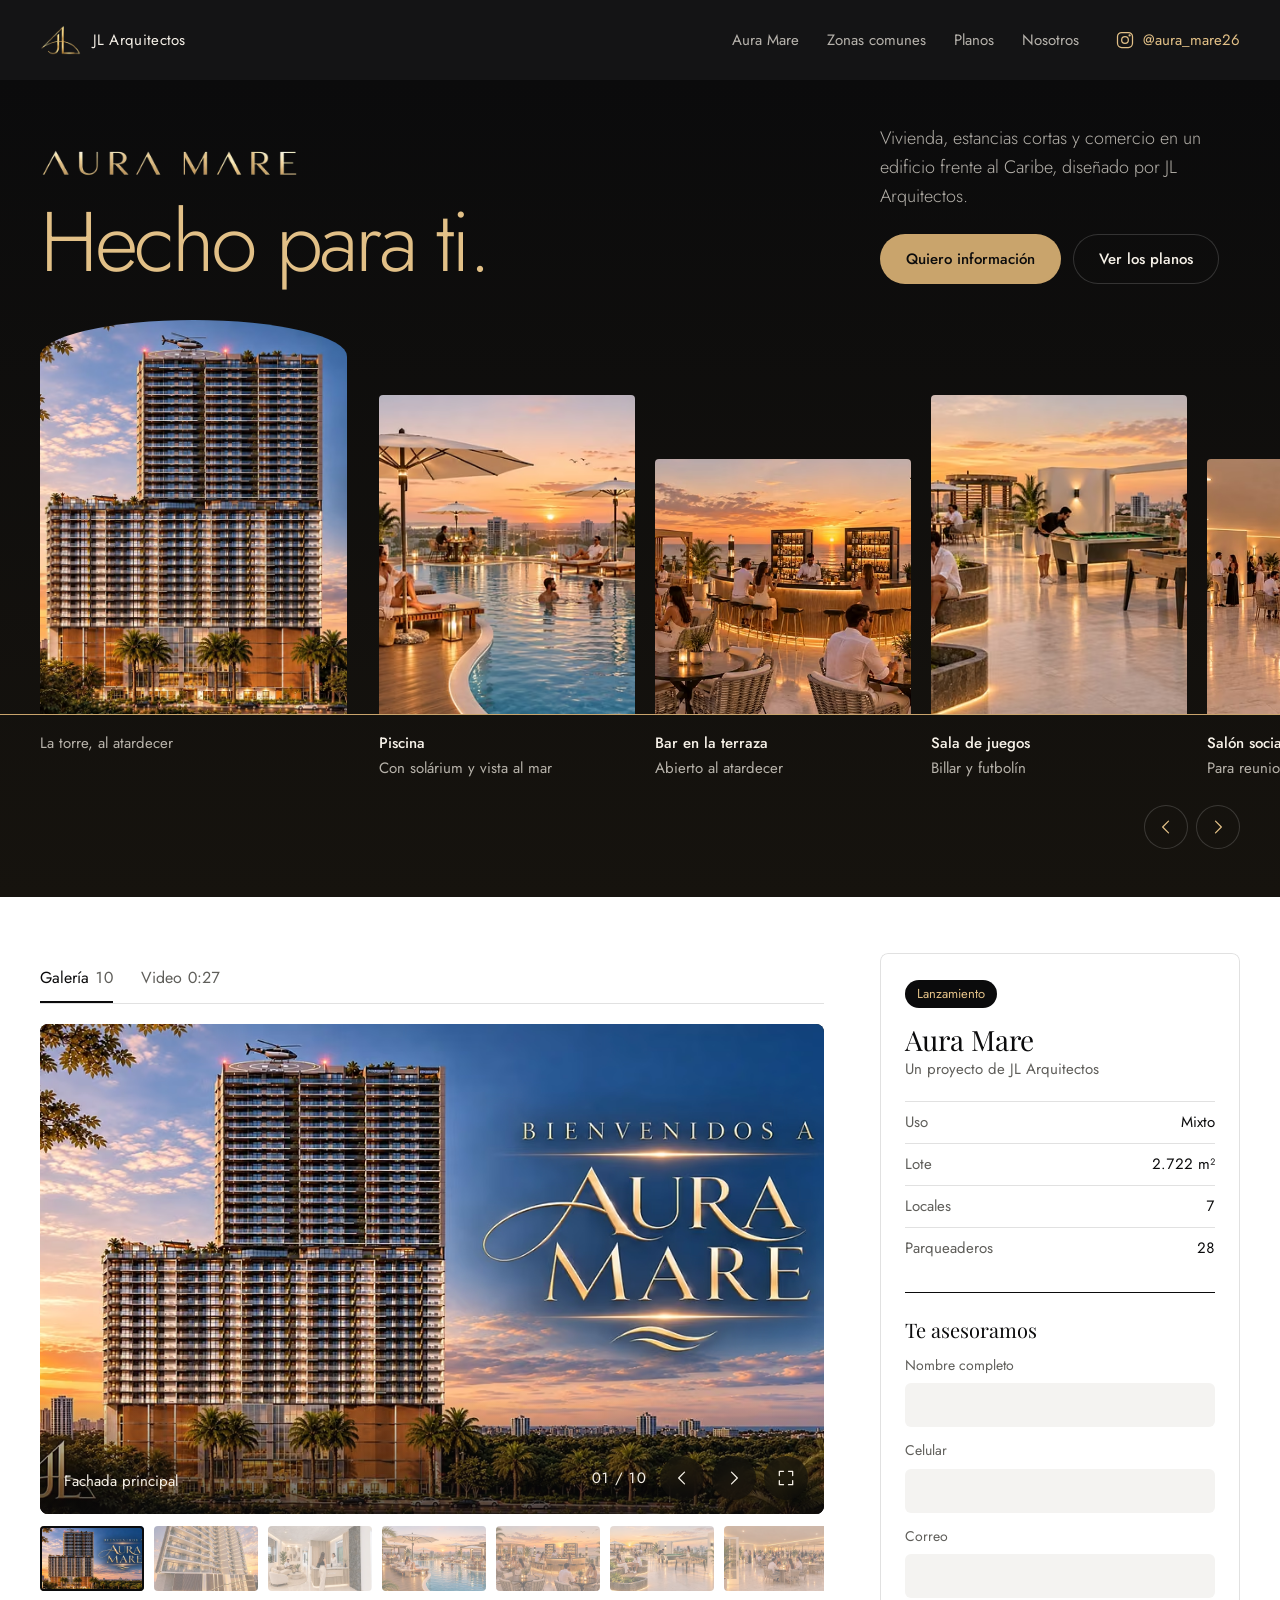
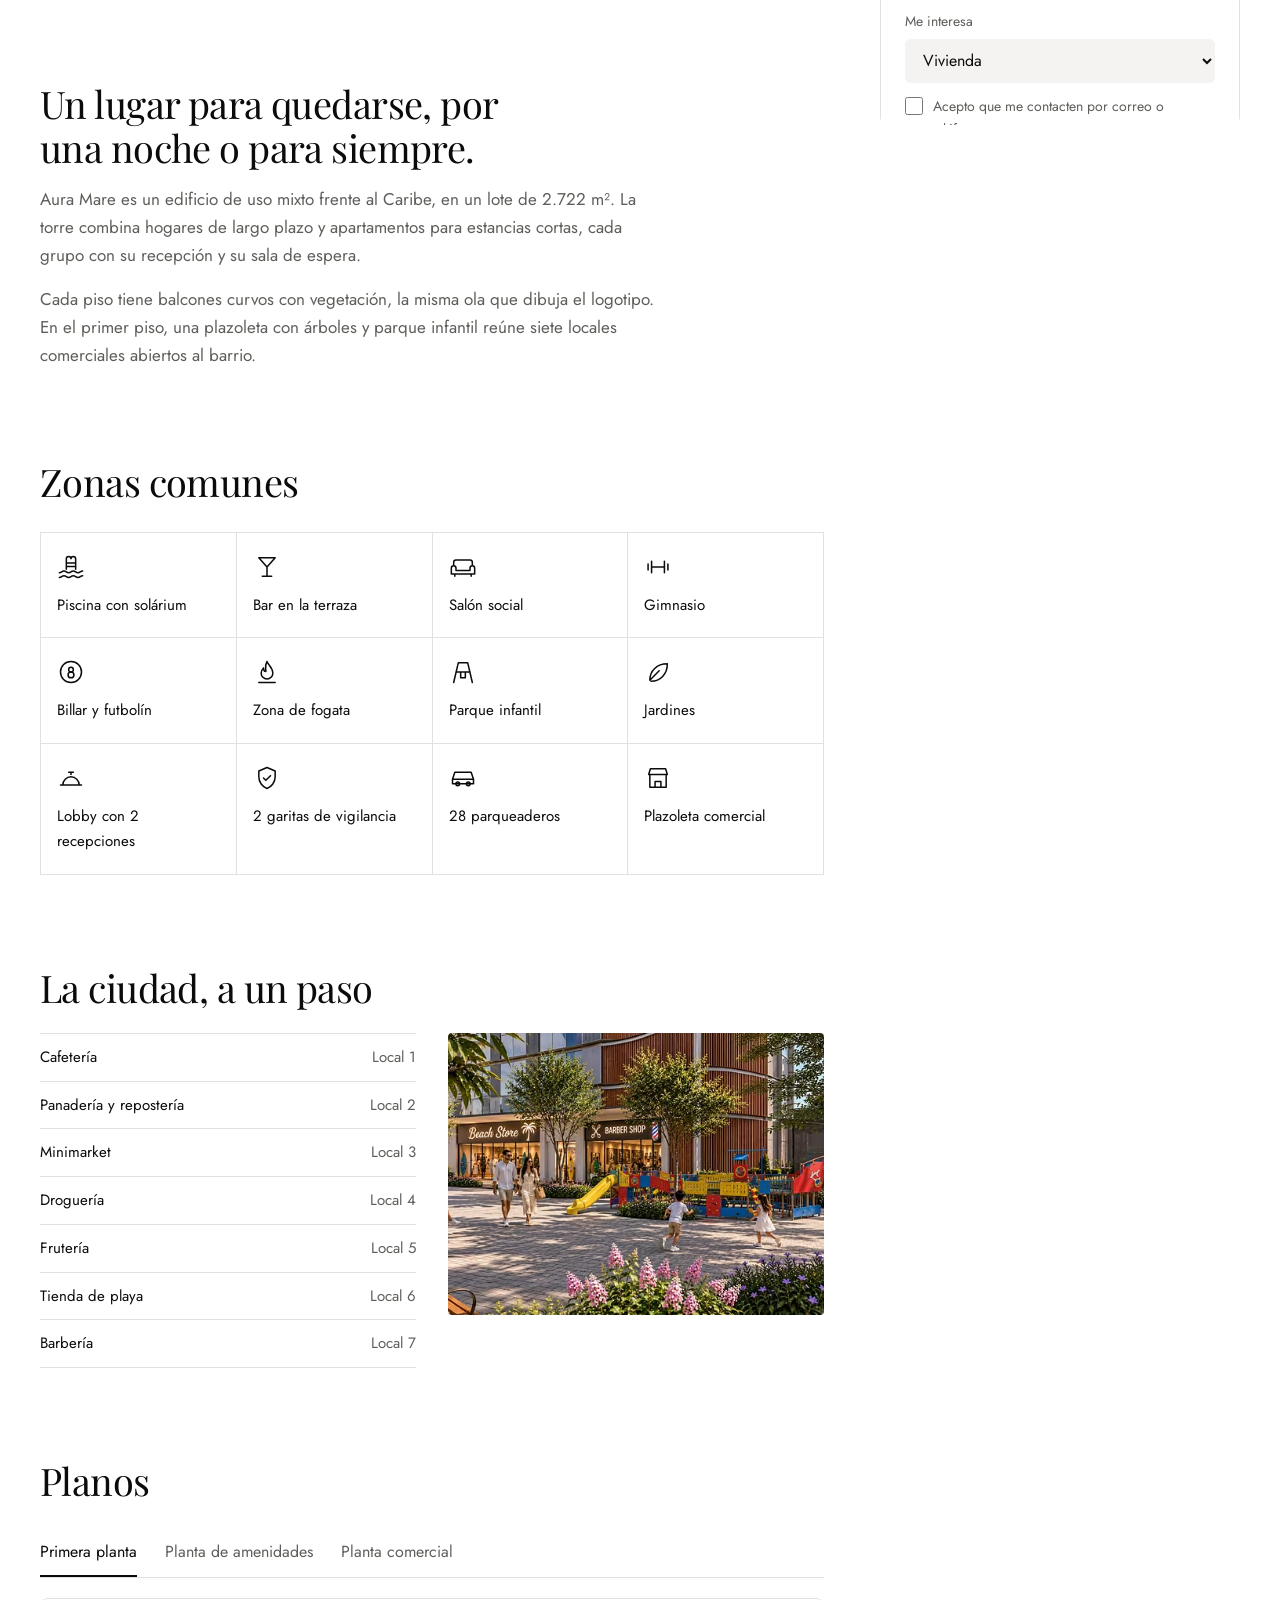
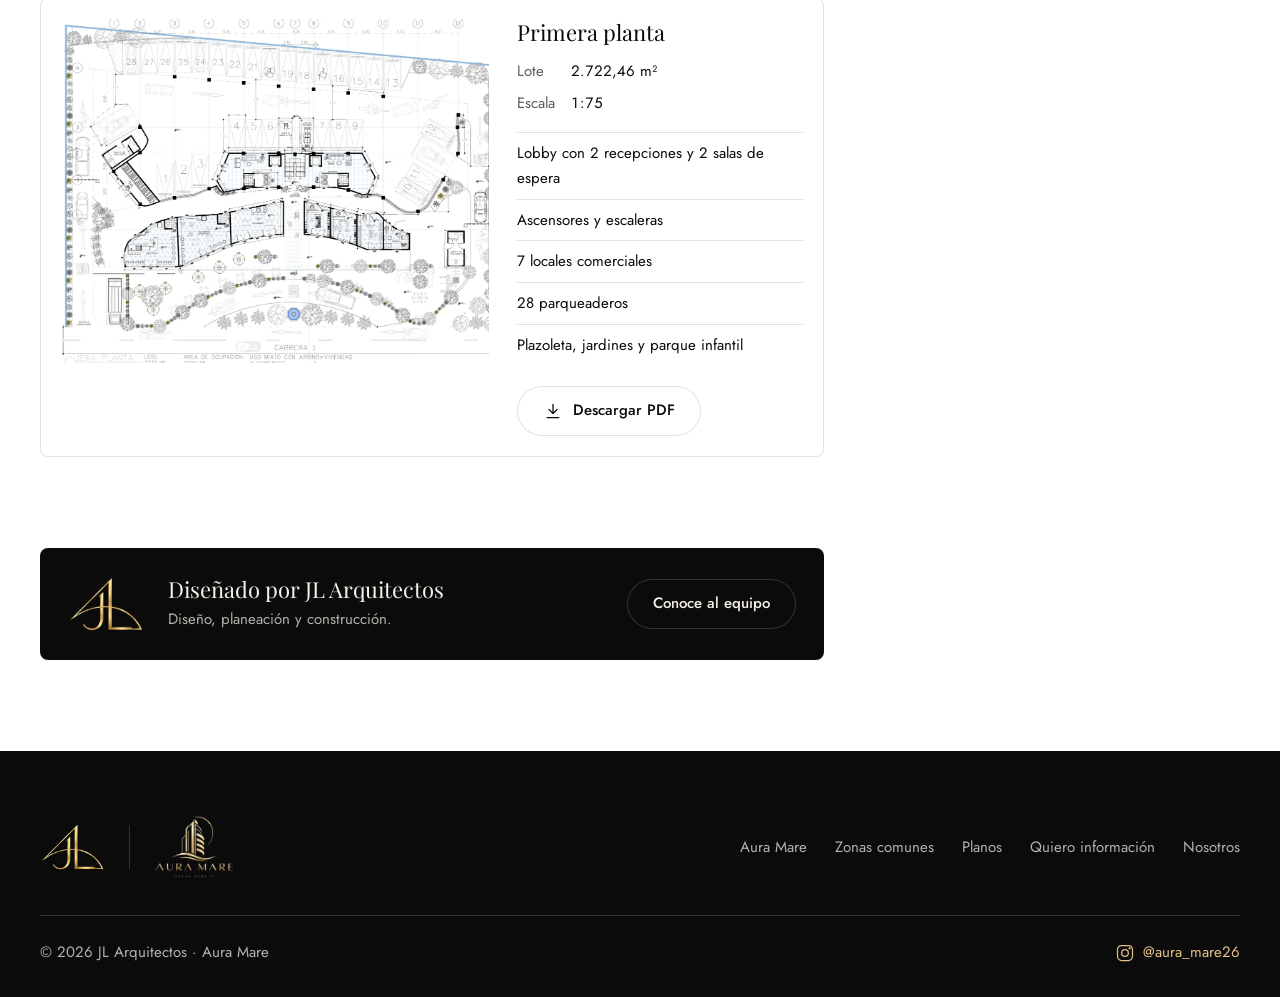
==== commit 05b81c51: "Usar URL absoluta en og:image y añadir og:url La vista previa al compartir (WhatsApp, Facebook, Link" ====
--- a/index.html
+++ b/index.html
@@ -8,7 +8,10 @@
 <meta name="description" content="Aura Mare, de JL Arquitectos: edificio de uso mixto frente al Caribe con vivienda, estancias cortas y siete locales comerciales.">
 <meta property="og:title" content="Aura Mare · JL Arquitectos">
 <meta property="og:description" content="Aura Mare, de JL Arquitectos: edificio de uso mixto frente al Caribe con vivienda, estancias cortas y siete locales comerciales.">
-<meta property="og:image" content="assets/img/marca/poster-key-visual-1024.webp">
+<meta property="og:image" content="https://joshertmr.github.io/aura-mare/assets/img/marca/poster-key-visual.jpg">
+<meta property="og:image:width" content="1024">
+<meta property="og:image:height" content="1536">
+<meta property="og:url" content="https://joshertmr.github.io/aura-mare/">
 <meta property="og:type" content="website">
 <link rel="icon" href="assets/img/marca/favicon.ico" sizes="any">
 <link rel="icon" type="image/png" sizes="32x32" href="assets/img/marca/favicon-32.png">
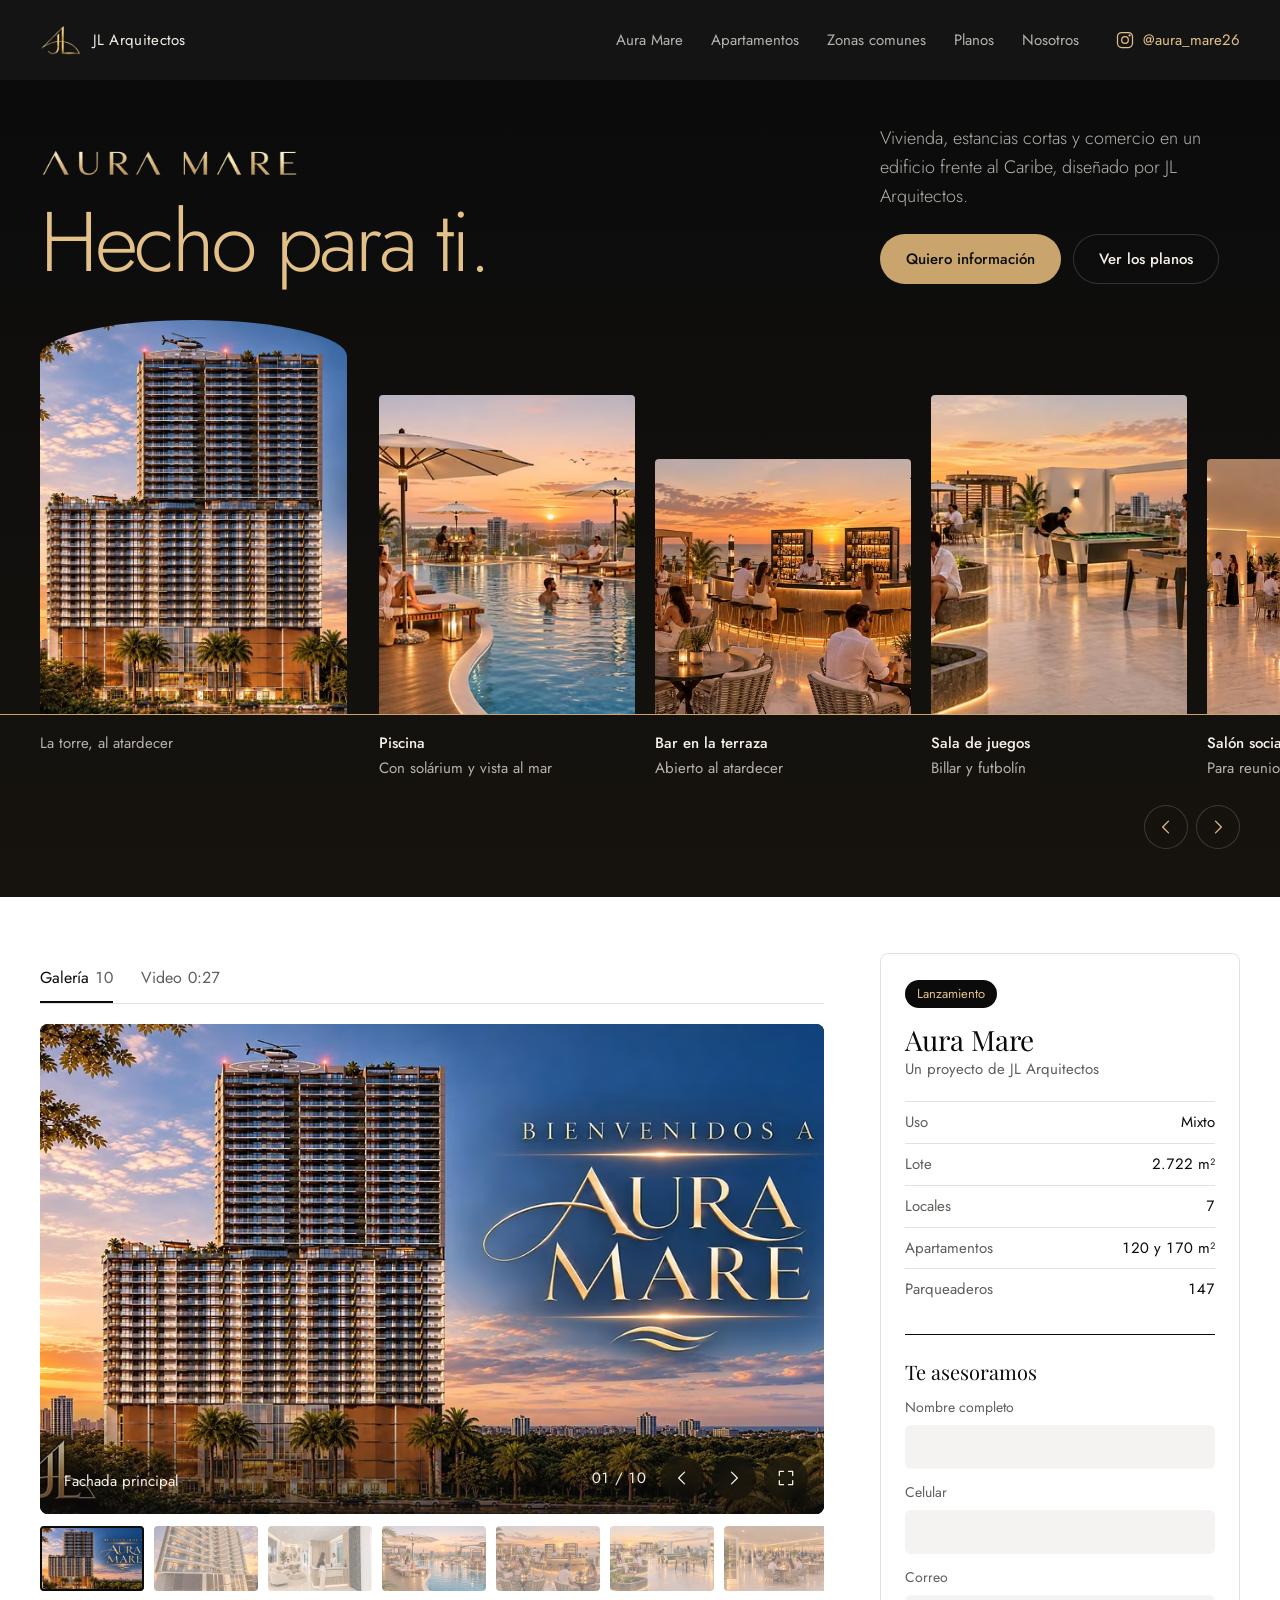
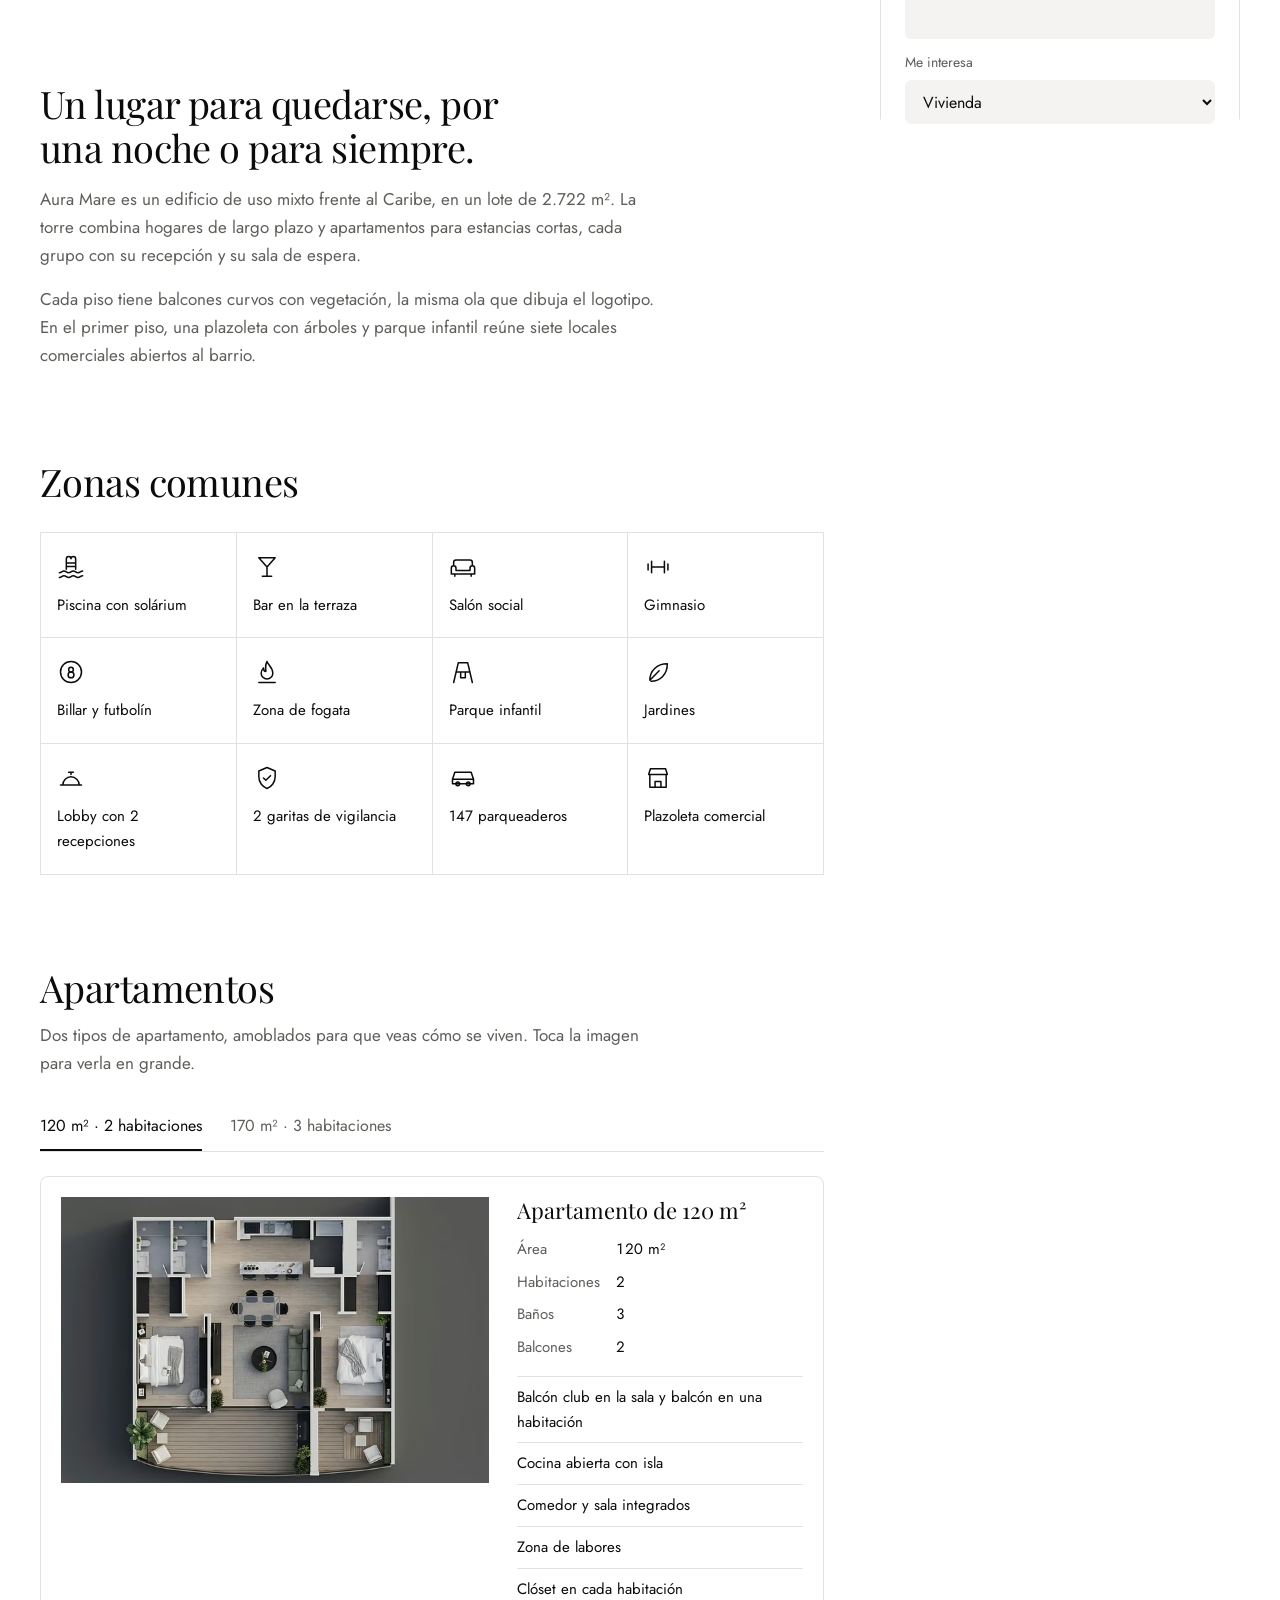
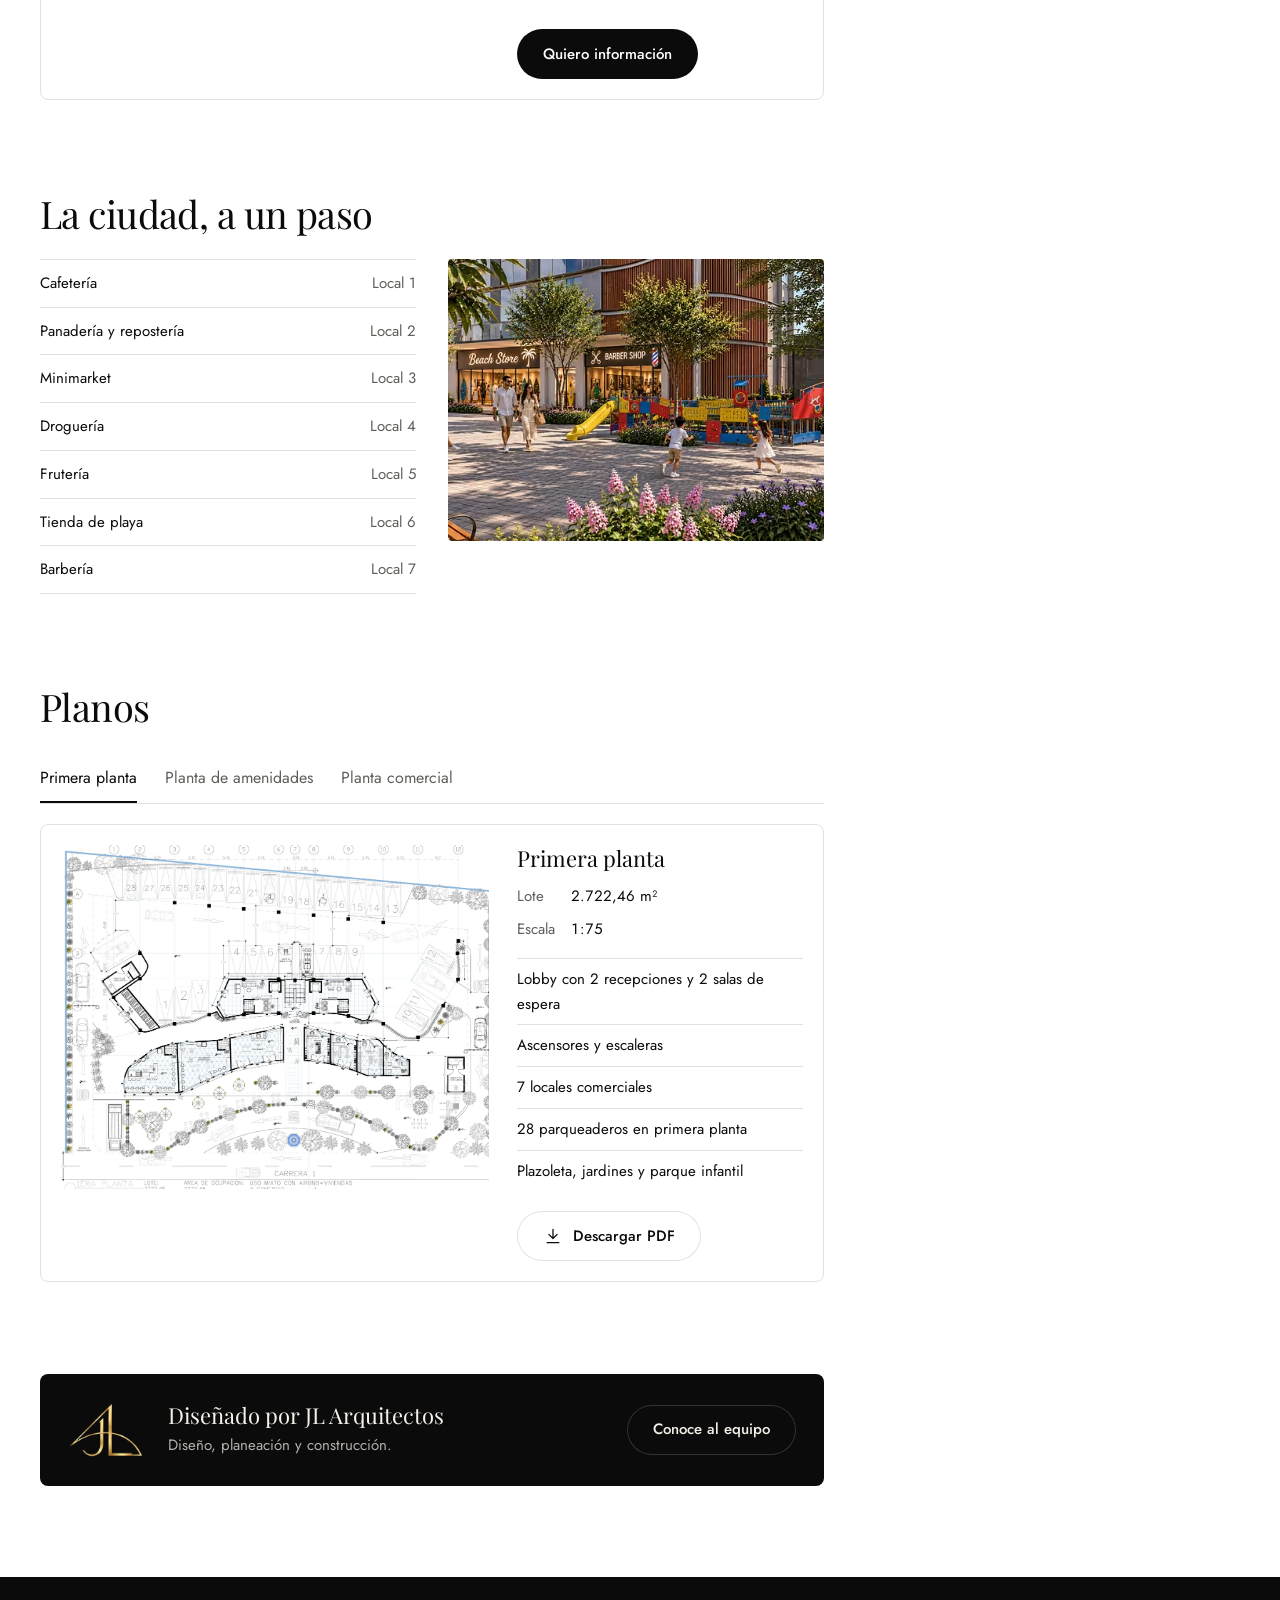
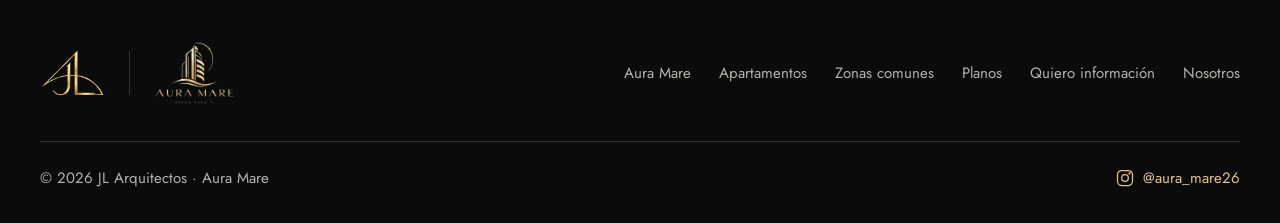
==== commit 1f2ebd39: "Agregar sección Apartamentos y ajustar parqueaderos y ficha - Nueva sección #apartamentos con pestañ" ====
--- a/index.html
+++ b/index.html
@@ -54,6 +54,7 @@
     <a class="firm" href="index.html"><img src="assets/img/marca/logo-jl-arquitectos-dorado-400.webp" alt="" width="400" height="296">JL Arquitectos</a>
     <nav class="nav" aria-label="Principal">
       <a href="#inicio">Aura Mare</a>
+      <a href="#apartamentos">Apartamentos</a>
       <a href="#zonas">Zonas comunes</a>
       <a href="#plantas">Planos</a>
       <a href="nosotros.html">Nosotros</a>
@@ -70,6 +71,7 @@
   </div>
   <nav aria-label="Menú">
     <a href="#inicio">Aura Mare</a>
+    <a href="#apartamentos">Apartamentos</a>
     <a href="#zonas">Zonas comunes</a>
     <a href="#plantas">Planos</a>
     <a href="#asesoria">Quiero información</a>
@@ -289,9 +291,49 @@
             <li><svg class="i" aria-hidden="true"><use href="#i-leaf"/></svg>Jardines</li>
             <li><svg class="i" aria-hidden="true"><use href="#i-bell"/></svg>Lobby con 2 recepciones</li>
             <li><svg class="i" aria-hidden="true"><use href="#i-shield"/></svg>2 garitas de vigilancia</li>
-            <li><svg class="i" aria-hidden="true"><use href="#i-car"/></svg>28 parqueaderos</li>
+            <li><svg class="i" aria-hidden="true"><use href="#i-car"/></svg>147 parqueaderos</li>
             <li><svg class="i" aria-hidden="true"><use href="#i-store"/></svg>Plazoleta comercial</li>
           </ul>
+        </section>
+
+        <!-- Apartamentos (patrón “tipologías” de Marval) -->
+        <section class="apartamentos" id="apartamentos" aria-labelledby="ap-t">
+          <h2 class="h2" id="ap-t">Apartamentos</h2>
+          <p class="apto-intro">Dos tipos de apartamento, amoblados para que veas cómo se viven. Toca la imagen para verla en grande.</p>
+          <div class="atabs" role="tablist" aria-label="Tipos de apartamento">
+            <button class="atab" role="tab" id="at-1" aria-controls="ap-1" aria-selected="true">120 m² · 2 habitaciones</button>
+            <button class="atab" role="tab" id="at-2" aria-controls="ap-2" aria-selected="false" tabindex="-1">170 m² · 3 habitaciones</button>
+          </div>
+          <div class="ppanel" role="tabpanel" id="ap-1" aria-labelledby="at-1">
+            <button data-plan="assets/img/apartamentos/apto-120-ambientado-1264.webp" data-cap="Apartamento de 120 m² · planta ambientada" aria-label="Ver el apartamento de 120 m² en grande">
+              <picture>
+                <source type="image/avif" srcset="assets/img/apartamentos/apto-120-ambientado-640.avif 640w, assets/img/apartamentos/apto-120-ambientado-1024.avif 1024w, assets/img/apartamentos/apto-120-ambientado-1264.avif 1264w" sizes="(max-width: 900px) 100vw, 480px">
+                <source type="image/webp" srcset="assets/img/apartamentos/apto-120-ambientado-640.webp 640w, assets/img/apartamentos/apto-120-ambientado-1024.webp 1024w, assets/img/apartamentos/apto-120-ambientado-1264.webp 1264w" sizes="(max-width: 900px) 100vw, 480px">
+                <img src="assets/img/apartamentos/apto-120-ambientado.jpg" alt="Planta ambientada del apartamento de 120 m²: dos habitaciones, cocina con isla, comedor, sala y dos balcones" width="1264" height="842" loading="lazy" decoding="async">
+              </picture>
+            </button>
+            <div>
+              <h3 class="h3">Apartamento de 120 m²</h3>
+              <dl><dt>Área</dt><dd>120 m²</dd><dt>Habitaciones</dt><dd>2</dd><dt>Baños</dt><dd>3</dd><dt>Balcones</dt><dd>2</dd></dl>
+              <ul><li>Balcón club en la sala y balcón en una habitación</li><li>Cocina abierta con isla</li><li>Comedor y sala integrados</li><li>Zona de labores</li><li>Clóset en cada habitación</li></ul>
+              <a class="btn btn-negro" href="#asesoria">Quiero información</a>
+            </div>
+          </div>
+          <div class="ppanel" role="tabpanel" id="ap-2" aria-labelledby="at-2" hidden>
+            <button data-plan="assets/img/apartamentos/apto-170-ambientado-1312.webp" data-cap="Apartamento de 170 m² · planta ambientada" aria-label="Ver el apartamento de 170 m² en grande">
+              <picture>
+                <source type="image/avif" srcset="assets/img/apartamentos/apto-170-ambientado-640.avif 640w, assets/img/apartamentos/apto-170-ambientado-1024.avif 1024w, assets/img/apartamentos/apto-170-ambientado-1312.avif 1312w" sizes="(max-width: 900px) 100vw, 480px">
+                <source type="image/webp" srcset="assets/img/apartamentos/apto-170-ambientado-640.webp 640w, assets/img/apartamentos/apto-170-ambientado-1024.webp 1024w, assets/img/apartamentos/apto-170-ambientado-1312.webp 1312w" sizes="(max-width: 900px) 100vw, 480px">
+                <img src="assets/img/apartamentos/apto-170-ambientado.jpg" alt="Planta ambientada del apartamento de 170 m²: tres habitaciones, dos vestieres, salón comedor, cocina, zona de ropas y balcón club" width="1312" height="1199" loading="lazy" decoding="async">
+              </picture>
+            </button>
+            <div>
+              <h3 class="h3">Apartamento de 170 m²</h3>
+              <dl><dt>Área</dt><dd>170 m²</dd><dt>Habitaciones</dt><dd>3</dd><dt>Baños</dt><dd>3 y baño social</dd><dt>Balcón club</dt><dd>12,45 × 2,40 m</dd></dl>
+              <ul><li>Salón comedor de 4,80 × 5,54 m</li><li>Habitación principal y habitación 2 con vestier y baño</li><li>Cocina de 3,00 × 2,70 m</li><li>Zona de ropas</li></ul>
+              <a class="btn btn-negro" href="#asesoria">Quiero información</a>
+            </div>
+          </div>
         </section>
 
         <!-- Comercio -->
@@ -330,7 +372,7 @@
             <div>
               <h3 class="h3">Primera planta</h3>
               <dl><dt>Lote</dt><dd>2.722,46 m²</dd><dt>Escala</dt><dd>1:75</dd></dl>
-              <ul><li>Lobby con 2 recepciones y 2 salas de espera</li><li>Ascensores y escaleras</li><li>7 locales comerciales</li><li>28 parqueaderos</li><li>Plazoleta, jardines y parque infantil</li></ul>
+              <ul><li>Lobby con 2 recepciones y 2 salas de espera</li><li>Ascensores y escaleras</li><li>7 locales comerciales</li><li>28 parqueaderos en primera planta</li><li>Plazoleta, jardines y parque infantil</li></ul>
               <a class="btn btn-linea" href="assets/img/planos/plano-primera-planta.pdf" download><svg class="i" aria-hidden="true"><use href="#i-download"/></svg>Descargar PDF</a>
             </div>
           </div>
@@ -374,7 +416,8 @@
             <dt>Uso</dt><dd>Mixto</dd>
             <dt>Lote</dt><dd>2.722 m²</dd>
             <dt>Locales</dt><dd>7</dd>
-            <dt>Parqueaderos</dt><dd>28</dd>
+            <dt>Apartamentos</dt><dd>120 y 170 m²</dd>
+            <dt>Parqueaderos</dt><dd>147</dd>
           </dl>
           <form id="form" novalidate>
             <h3 class="h3">Te asesoramos</h3>
@@ -405,6 +448,7 @@
       </div>
       <nav class="foot-nav" aria-label="Pie de página">
         <a href="#inicio">Aura Mare</a>
+        <a href="#apartamentos">Apartamentos</a>
         <a href="#zonas">Zonas comunes</a>
         <a href="#plantas">Planos</a>
         <a href="#asesoria">Quiero información</a>
--- a/css/styles.css
+++ b/css/styles.css
@@ -44,7 +44,7 @@
   .btn-linea:hover,.round-claro:hover{box-shadow:inset 0 0 0 1px var(--negro)}
   .round-glass:hover{background:rgba(11,11,12,.75)}
   .nav a:hover{color:var(--marfil)}
-  .mtab:hover,.ptab:hover{color:var(--negro)}
+  .mtab:hover,.ptab:hover,.atab:hover{color:var(--negro)}
   .thumb:hover img{opacity:1}
   .foot a:hover{color:var(--dorado-claro)}
 }
@@ -103,8 +103,8 @@
 
 /* Visor de medios con pestañas (patrón Marval) */
 .mtabs{display:flex;gap:28px;border-bottom:1px solid var(--linea);margin-bottom:20px}
-.mtab,.ptab{padding:12px 0;font-size:16px;color:var(--gris);box-shadow:inset 0 -2px 0 transparent;transition:color var(--dur-hover) ease}
-.mtab[aria-selected="true"],.ptab[aria-selected="true"]{color:var(--negro);box-shadow:inset 0 -2px 0 var(--negro)}
+.mtab,.ptab,.atab{padding:12px 0;font-size:16px;color:var(--gris);box-shadow:inset 0 -2px 0 transparent;transition:color var(--dur-hover) ease}
+.mtab[aria-selected="true"],.ptab[aria-selected="true"],.atab[aria-selected="true"]{color:var(--negro);box-shadow:inset 0 -2px 0 var(--negro)}
 .mtab .n{color:var(--gris);font-variant-numeric:tabular-nums;margin-left:6px}
 .viewer{position:relative;border-radius:var(--radius-panel);overflow:hidden;background:var(--negro)}
 .track{display:flex;overflow-x:auto;scroll-snap-type:x mandatory;scrollbar-width:none;overscroll-behavior-x:contain}
@@ -147,8 +147,8 @@
 .locales li span:last-child{color:var(--gris)}
 
 /* Plantas (patrón “tipologías” de Marval) */
-.ptabs{display:flex;gap:28px;border-bottom:1px solid var(--linea);margin:24px 0 20px;overflow-x:auto;scrollbar-width:none}
-.ptab{white-space:nowrap}
+.ptabs,.atabs{display:flex;gap:28px;border-bottom:1px solid var(--linea);margin:24px 0 20px;overflow-x:auto;scrollbar-width:none}
+.ptab,.atab{white-space:nowrap}
 .ppanel{display:grid;grid-template-columns:3fr 2fr;gap:28px;align-items:start;border:1px solid var(--linea);border-radius:var(--radius-panel);padding:20px}
 .ppanel[hidden]{display:none}
 .ppanel>button{cursor:zoom-in;display:block}
@@ -158,6 +158,8 @@
 .ppanel dd{margin:0;font-variant-numeric:tabular-nums}
 .ppanel ul{list-style:none;padding:0;margin:16px 0 20px}
 .ppanel li{padding:8px 0;border-top:1px solid var(--linea);font-size:var(--fs-small)}
+.apto-intro{margin-top:12px;color:var(--gris);max-width:62ch}
+.apartamentos .ppanel{margin-top:24px}
 
 /* Firma del estudio */
 .estudio{display:flex;align-items:center;gap:24px;padding:28px;border-radius:var(--radius-panel);background:var(--negro);color:var(--marfil)}
@@ -245,7 +247,7 @@
 /* =============== Responsive =============== */
 @media (max-width:1080px){
   .project .wrap{grid-template-columns:minmax(0,1fr)}
-  .aside{position:static}
+  .aside{position:static;max-height:none;overflow:visible}
   .mbar{display:flex;position:fixed;left:0;right:0;bottom:0;z-index:60;gap:10px;align-items:center;padding:10px var(--gutter) calc(10px + env(safe-area-inset-bottom,0px));background:rgba(255,255,255,.9);-webkit-backdrop-filter:blur(16px);backdrop-filter:blur(16px);box-shadow:0 -1px 0 var(--linea);transform:translateY(0);transition:transform var(--dur-ui) var(--ease-out)}
   .mbar.is-hidden{transform:translateY(110%)}
   .mbar .btn{flex:1}
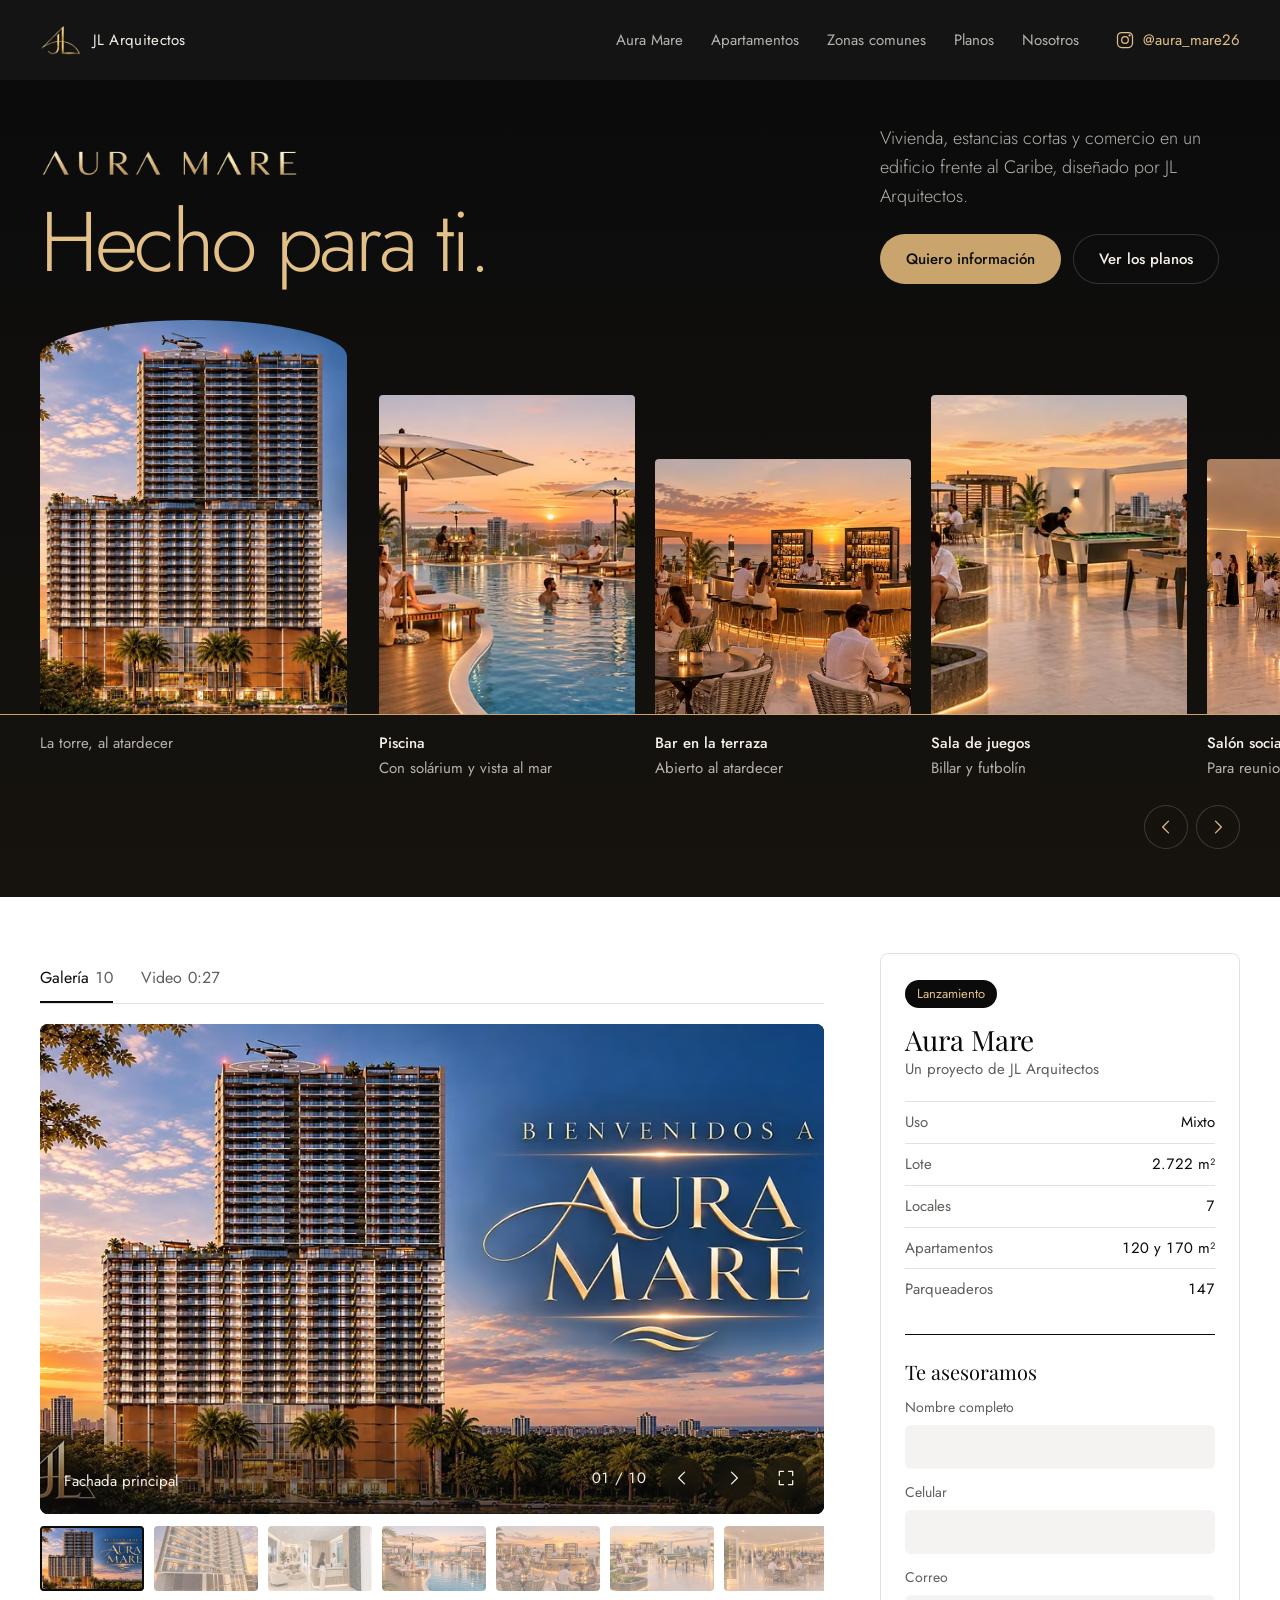
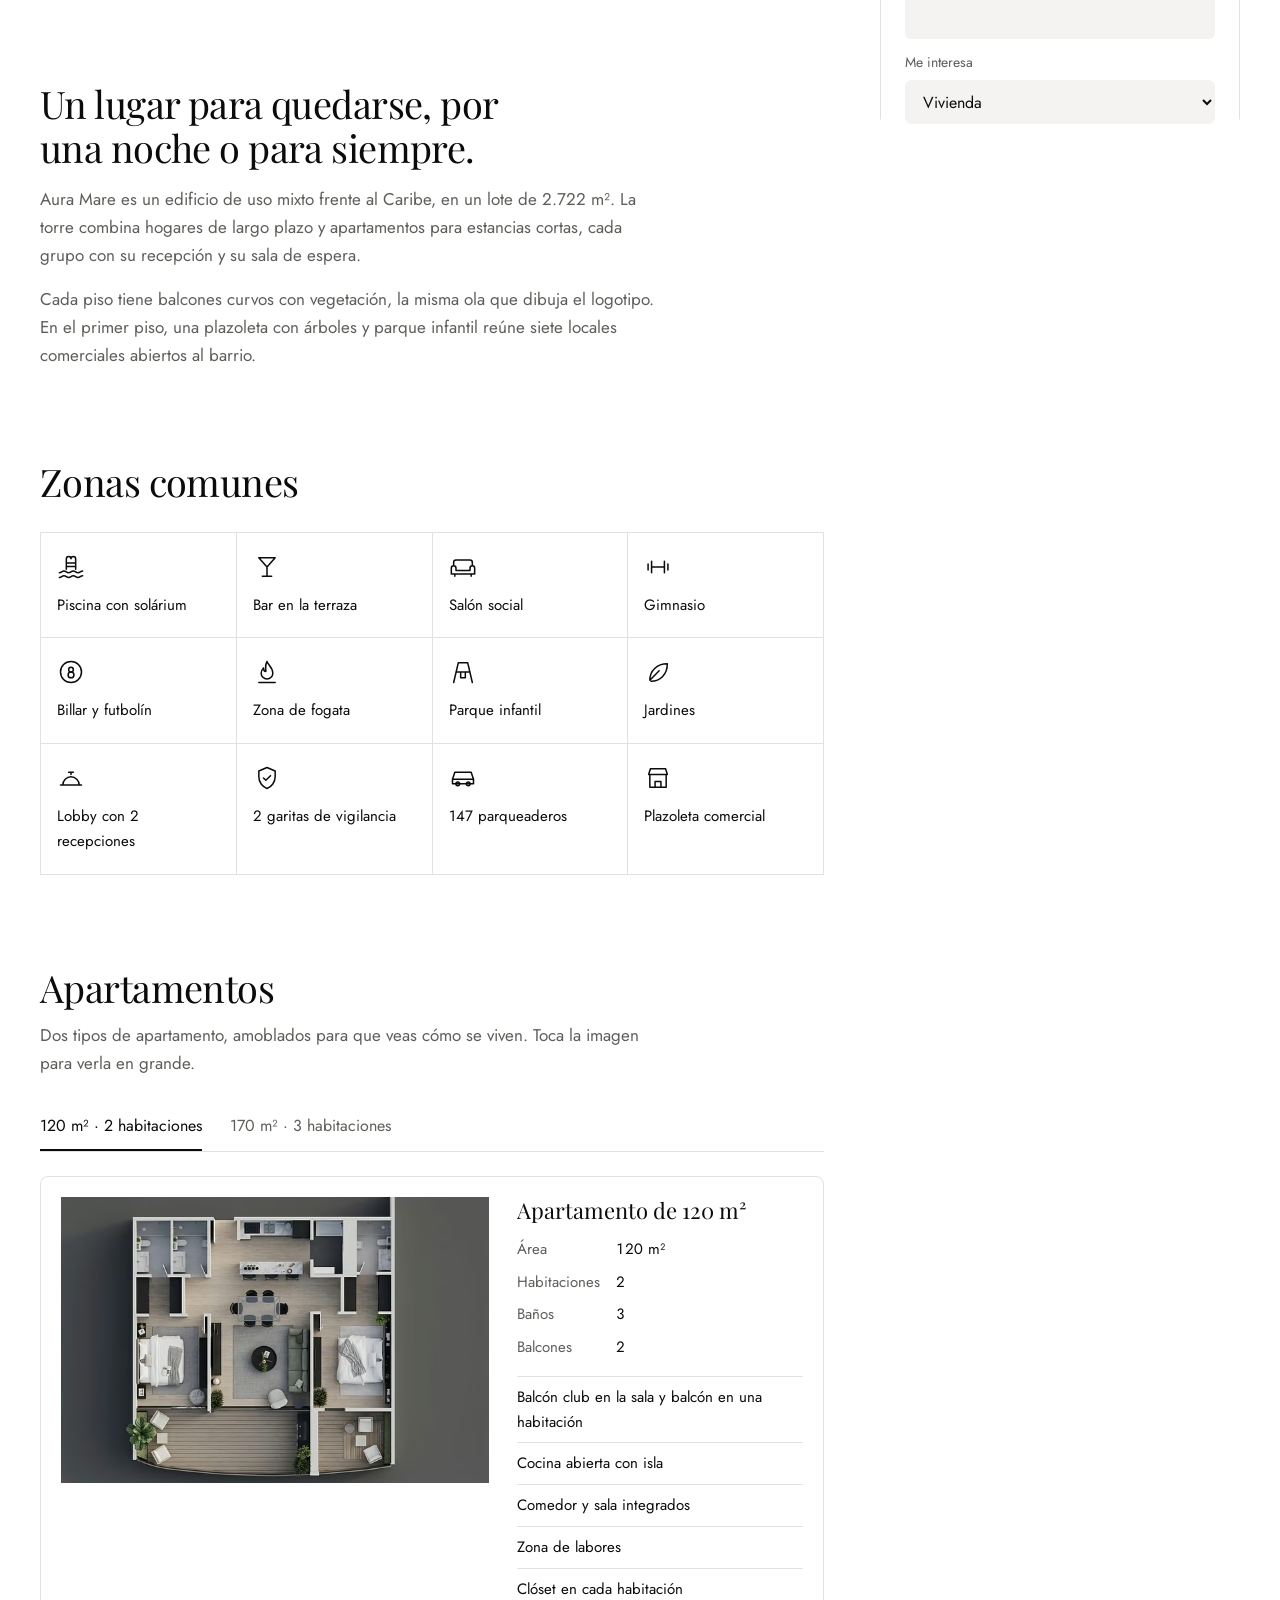
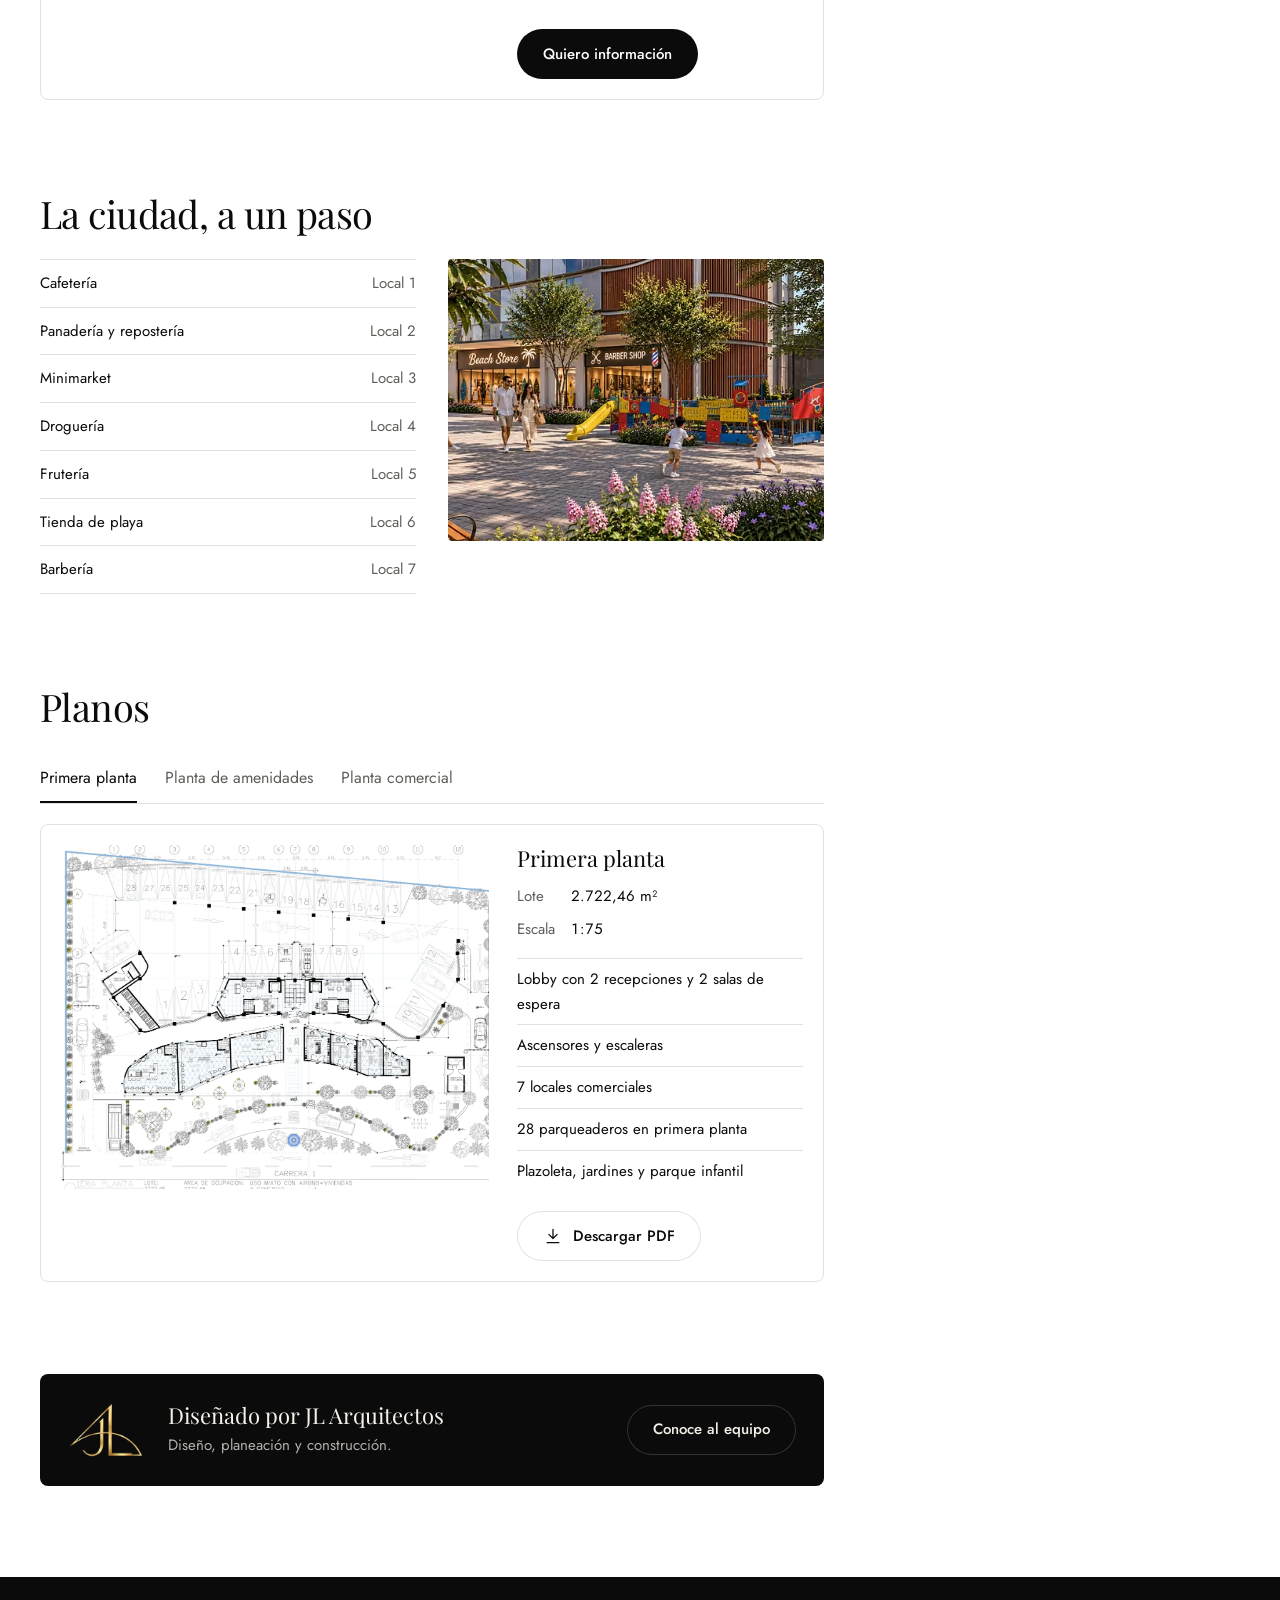
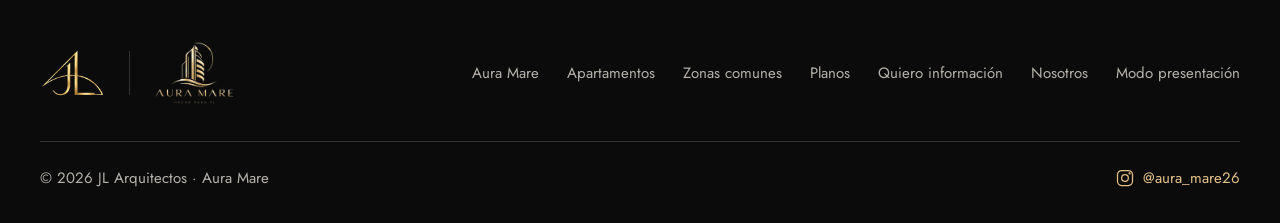
==== commit b662d3a6: "Modo videobeam: video de apertura, transición del logo, fundidos suaves y botón para volver" ====
--- a/index.html
+++ b/index.html
@@ -453,6 +453,7 @@
         <a href="#plantas">Planos</a>
         <a href="#asesoria">Quiero información</a>
         <a href="nosotros.html">Nosotros</a>
+        <a href="presentacion.html">Modo presentación</a>
       </nav>
     </div>
     <div class="foot-bottom">
